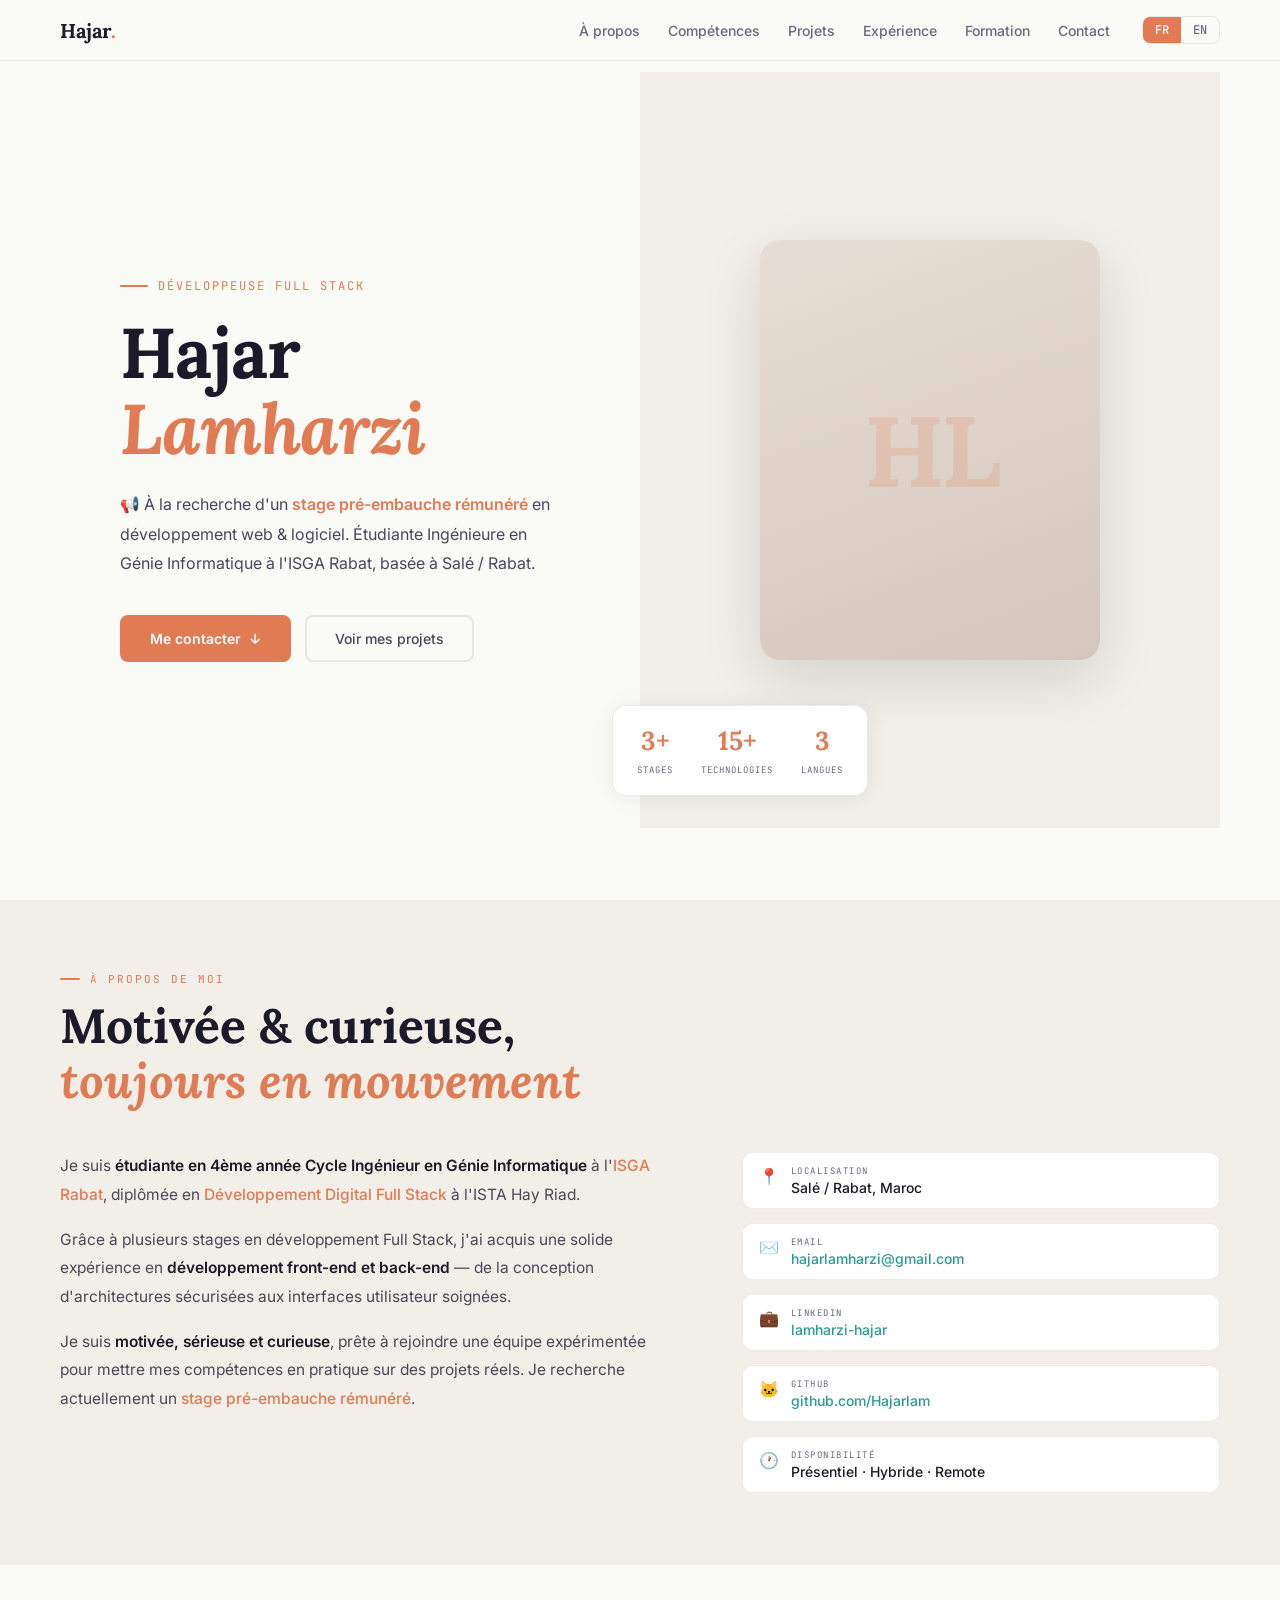
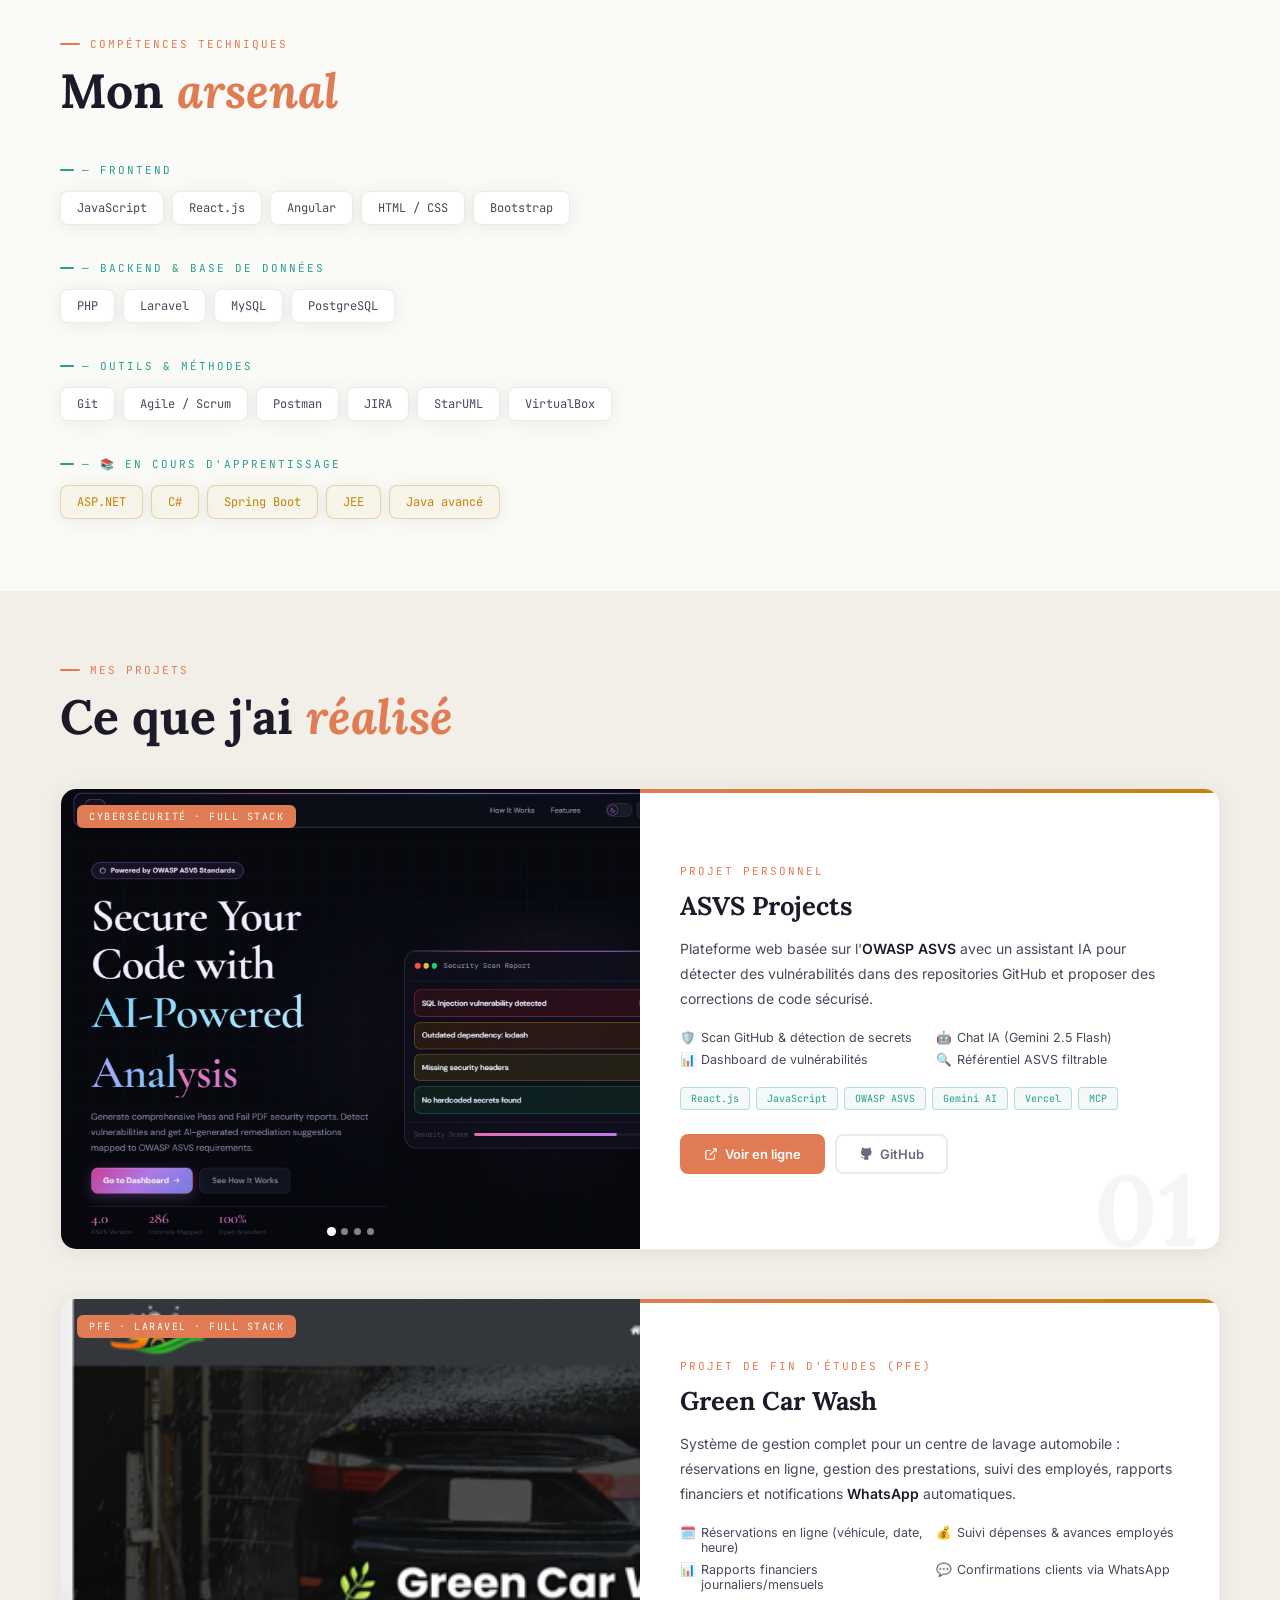
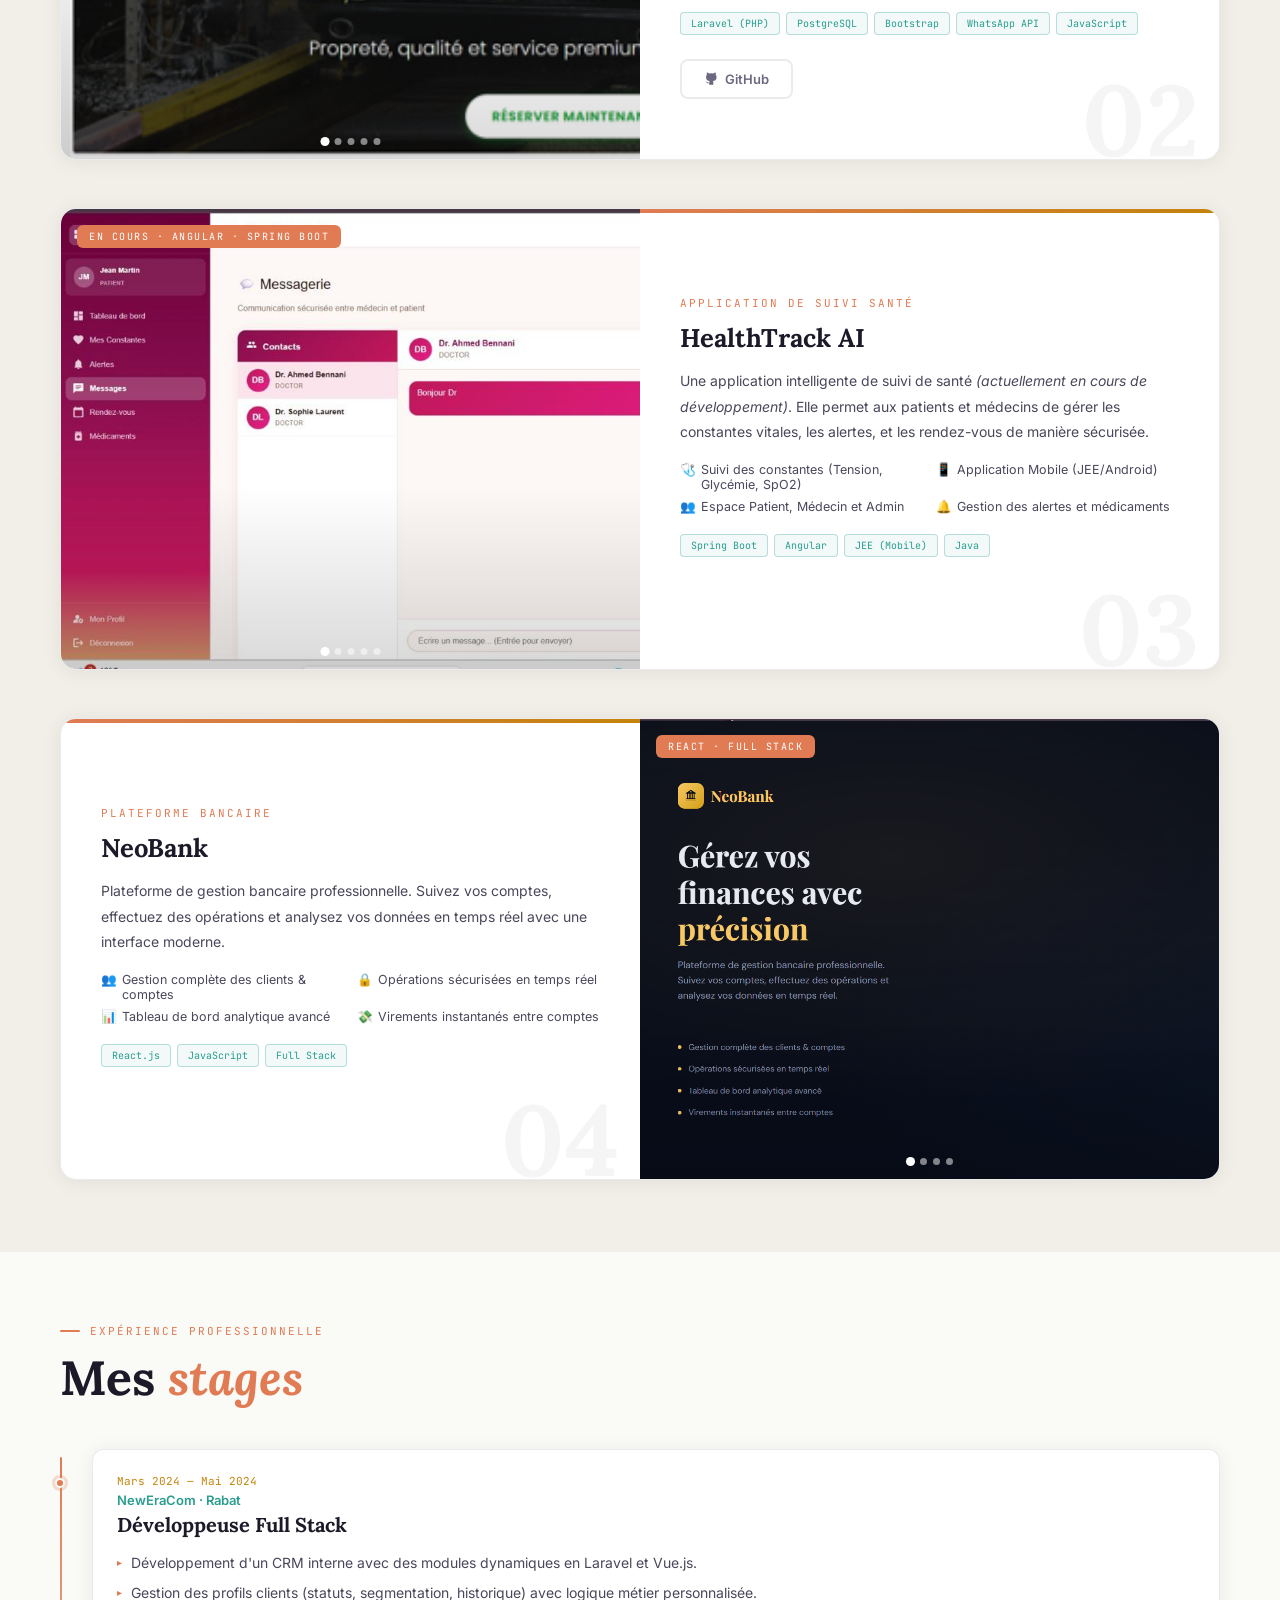
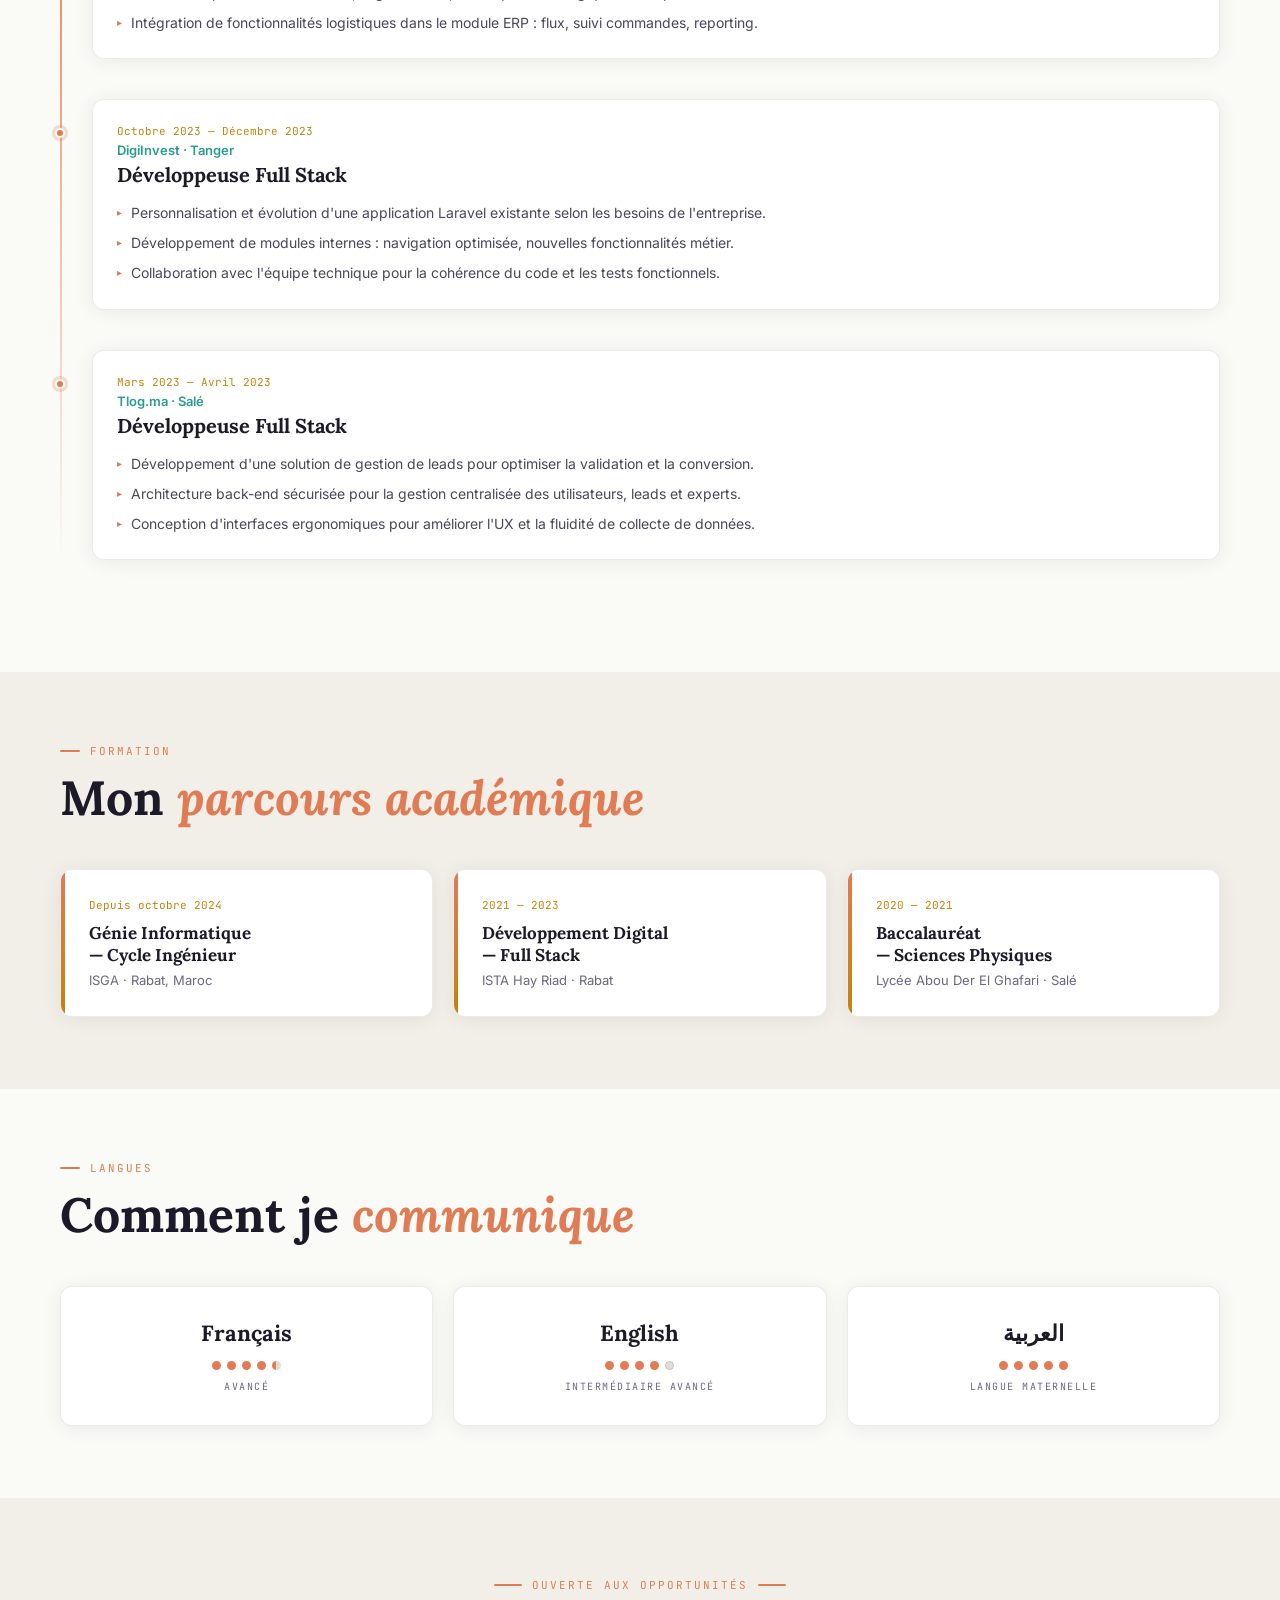
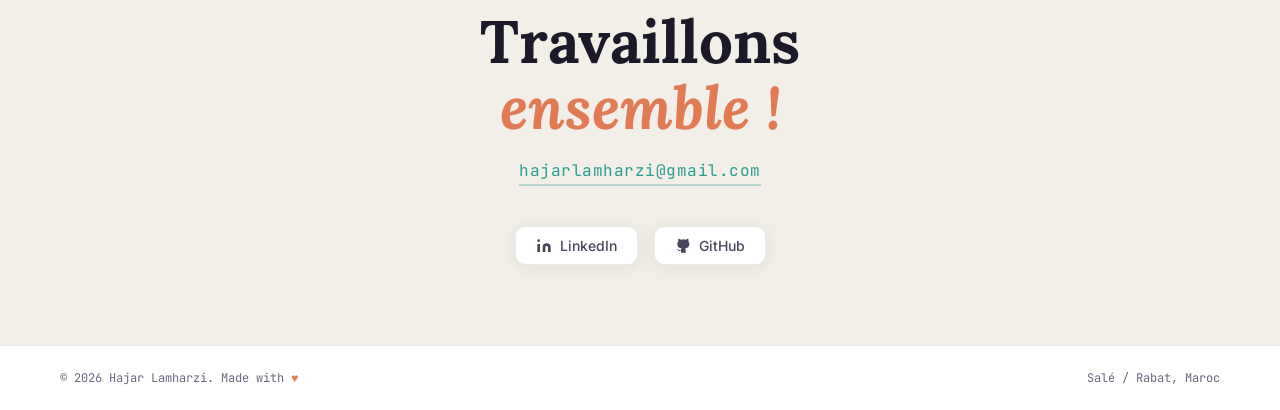
==== index.html @ 540f0eac "update project" ====
<!DOCTYPE html>
<html lang="fr" data-lang="fr">

<head>
  <meta charset="UTF-8">
  <meta name="viewport" content="width=device-width, initial-scale=1.0">
  <title>Hajar Lamharzi — Développeuse Full Stack</title>
  <meta name="description"
    content="Portfolio de Hajar Lamharzi, étudiante ingénieure en génie informatique à l'ISGA Rabat, à la recherche d'un stage pré-embauche en développement Full Stack.">
  <link
    href="https://fonts.googleapis.com/css2?family=Lora:ital,wght@0,400;0,600;0,700;1,400;1,600&family=Inter:wght@300;400;500;600&family=JetBrains+Mono:wght@300;400;500&display=swap"
    rel="stylesheet">
  <link rel="stylesheet" href="style.css">
</head>

<body>

  <!-- Nav -->
  <nav>
    <div class="nav-logo">Hajar<span>.</span></div>
    <div class="nav-right">
      <ul class="nav-links">
        <li><a href="#about" data-fr="À propos" data-en="About">À propos</a></li>
        <li><a href="#skills" data-fr="Compétences" data-en="Skills">Compétences</a></li>
        <li><a href="#projects" data-fr="Projets" data-en="Projects">Projets</a></li>
        <li><a href="#experience" data-fr="Expérience" data-en="Experience">Expérience</a></li>
        <li><a href="#education" data-fr="Formation" data-en="Education">Formation</a></li>
        <li><a href="#contact" data-fr="Contact" data-en="Contact">Contact</a></li>
      </ul>
      <div class="lang-toggle">
        <button id="btn-fr" class="active" onclick="setLang('fr')">FR</button>
        <button id="btn-en" onclick="setLang('en')">EN</button>
      </div>
    </div>
  </nav>

  <!-- Hero -->
  <section class="hero" id="home">
    <div class="hero-left">
      <div class="hero-tag" data-fr="Développeuse Full Stack" data-en="Full Stack Developer">Développeuse Full Stack
      </div>
      <h1 class="hero-name">
        <span class="first">Hajar</span>
        <span class="last">Lamharzi</span>
      </h1>
      <p class="hero-desc">
        <span
          data-fr="📢 À la recherche d'un <strong>stage pré-embauche rémunéré</strong> en développement web & logiciel. Étudiante Ingénieure en Génie Informatique à l'ISGA Rabat, basée à Salé / Rabat."
          data-en="📢 Looking for a <strong>paid pre-hire internship</strong> in web & software development. Computer Engineering student at ISGA Rabat, based in Salé / Rabat.">
          📢 À la recherche d'un <strong>stage pré-embauche rémunéré</strong> en développement web & logiciel. Étudiante
          Ingénieure en Génie Informatique à l'ISGA Rabat, basée à Salé / Rabat.
        </span>
      </p>
      <div class="hero-cta">
        <a href="#contact" class="btn-primary">
          <span data-fr="Me contacter" data-en="Contact me">Me contacter</span>
          <span class="scroll-arrow">↓</span>
        </a>
        <a href="#projects" class="btn-outline">
          <span data-fr="Voir mes projets" data-en="See my projects">Voir mes projets</span>
        </a>
      </div>
    </div>

    <div class="hero-right">
      <div class="hero-photo-frame">
        <div class="hero-photo-inner">
          <div class="hero-photo-initials">HL</div>
        </div>
      </div>
      <div class="hero-stats">
        <div class="stat-item">
          <span class="stat-num">3+</span>
          <span class="stat-label" data-fr="Stages" data-en="Internships">Stages</span>
        </div>
        <div class="stat-item">
          <span class="stat-num">15+</span>
          <span class="stat-label" data-fr="Technologies" data-en="Technologies">Technologies</span>
        </div>
        <div class="stat-item">
          <span class="stat-num">3</span>
          <span class="stat-label" data-fr="Langues" data-en="Languages">Langues</span>
        </div>
      </div>
    </div>
  </section>

  <!-- About -->
  <section id="about">
    <div class="section-label" data-fr="À propos de moi" data-en="About me">À propos de moi</div>
    <h2 class="section-title">
      <span data-fr="Motivée & curieuse," data-en="Motivated & curious,">Motivée & curieuse,</span><br>
      <em data-fr="toujours en mouvement" data-en="always moving forward">toujours en mouvement</em>
    </h2>
    <div class="about-grid">
      <div class="about-text">
        <p data-fr="Je suis <strong>étudiante en 4ème année Cycle Ingénieur en Génie Informatique</strong> à l'<em>ISGA Rabat</em>, diplômée en <em>Développement Digital Full Stack</em> à l'ISTA Hay Riad."
          data-en="I am a <strong>4th-year Computer Engineering student</strong> at <em>ISGA Rabat</em>, and a graduate in <em>Full Stack Digital Development</em> from ISTA Hay Riad.">
          Je suis <strong>étudiante en 4ème année Cycle Ingénieur en Génie Informatique</strong> à l'<em>ISGA
            Rabat</em>, diplômée en <em>Développement Digital Full Stack</em> à l'ISTA Hay Riad.
        </p>
        <p data-fr="Grâce à plusieurs stages en développement Full Stack, j'ai acquis une solide expérience en <strong>développement front-end et back-end</strong> — de la conception d'architectures sécurisées aux interfaces utilisateur soignées."
          data-en="Through several Full Stack internships, I have gained solid experience in <strong>front-end and back-end development</strong> — from secure backend architectures to polished user interfaces.">
          Grâce à plusieurs stages en développement Full Stack, j'ai acquis une solide expérience en
          <strong>développement front-end et back-end</strong> — de la conception d'architectures sécurisées aux
          interfaces utilisateur soignées.
        </p>
        <p data-fr="Je suis <strong>motivée, sérieuse et curieuse</strong>, prête à rejoindre une équipe expérimentée pour mettre mes compétences en pratique sur des projets réels. Je recherche actuellement un <em>stage pré-embauche rémunéré</em>."
          data-en="I am <strong>motivated, serious and curious</strong>, ready to join an experienced team and put my skills into practice on real projects. I am currently looking for a <em>paid pre-hire internship</em>.">
          Je suis <strong>motivée, sérieuse et curieuse</strong>, prête à rejoindre une équipe expérimentée pour mettre
          mes compétences en pratique sur des projets réels. Je recherche actuellement un <em>stage pré-embauche
            rémunéré</em>.
        </p>
      </div>
      <div class="about-details">
        <div class="detail-item">
          <span class="detail-icon">📍</span>
          <div class="detail-content">
            <div class="detail-label" data-fr="Localisation" data-en="Location">Localisation</div>
            <div class="detail-value">Salé / Rabat, Maroc</div>
          </div>
        </div>
        <div class="detail-item">
          <span class="detail-icon">✉️</span>
          <div class="detail-content">
            <div class="detail-label">Email</div>
            <div class="detail-value"><a href="mailto:hajarlamharzi@gmail.com">hajarlamharzi@gmail.com</a></div>
          </div>
        </div>
        <div class="detail-item">
          <span class="detail-icon">💼</span>
          <div class="detail-content">
            <div class="detail-label">LinkedIn</div>
            <div class="detail-value"><a href="https://linkedin.com/in/lamharzi-hajar-731147205/"
                target="_blank">lamharzi-hajar</a></div>
          </div>
        </div>
        <div class="detail-item">
          <span class="detail-icon">🐱</span>
          <div class="detail-content">
            <div class="detail-label">GitHub</div>
            <div class="detail-value"><a href="https://github.com/Hajarlam" target="_blank">github.com/Hajarlam</a>
            </div>
          </div>
        </div>
        <div class="detail-item">
          <span class="detail-icon">🕐</span>
          <div class="detail-content">
            <div class="detail-label" data-fr="Disponibilité" data-en="Availability">Disponibilité</div>
            <div class="detail-value" data-fr="Présentiel · Hybride · Remote" data-en="On-site · Hybrid · Remote">
              Présentiel · Hybride · Remote</div>
          </div>
        </div>
      </div>
    </div>
  </section>

  <!-- Skills -->
  <section id="skills">
    <div class="section-label" data-fr="Compétences techniques" data-en="Technical skills">Compétences techniques</div>
    <h2 class="section-title">
      <span data-fr="Mon" data-en="My">Mon</span> <em data-fr="arsenal" data-en="toolkit">arsenal</em>
    </h2>
    <div class="skills-categories">
      <div>
        <div class="skill-cat-title" data-fr="— Frontend" data-en="— Frontend">— Frontend</div>
        <div class="skills-grid">
          <div class="skill-chip">JavaScript</div>
          <div class="skill-chip">React.js</div>
          <div class="skill-chip">Angular</div>
          <div class="skill-chip">HTML / CSS</div>
          <div class="skill-chip">Bootstrap</div>
        </div>
      </div>
      <div>
        <div class="skill-cat-title" data-fr="— Backend & Base de données" data-en="— Backend & Databases">— Backend &
          Base de données</div>
        <div class="skills-grid">
          <div class="skill-chip">PHP</div>
          <div class="skill-chip">Laravel</div>
          <div class="skill-chip">MySQL</div>
          <div class="skill-chip">PostgreSQL</div>


        </div>
      </div>
      <div>
        <div class="skill-cat-title" data-fr="— Outils & Méthodes" data-en="— Tools & Methods">— Outils & Méthodes</div>
        <div class="skills-grid">
          <div class="skill-chip">Git</div>
          <div class="skill-chip">Agile / Scrum</div>
          <div class="skill-chip">Postman</div>
          <div class="skill-chip">JIRA</div>
          <div class="skill-chip">StarUML</div>
          <div class="skill-chip">VirtualBox</div>
        </div>
      </div>
      <div>
        <div class="skill-cat-title" data-fr="— 📚 En cours d'apprentissage" data-en="— 📚 Currently learning">— 📚 En
          cours d'apprentissage</div>
        <div class="skills-grid">
          <div class="skill-chip skill-learning">ASP.NET</div>
          <div class="skill-chip skill-learning">C#</div>
          <div class="skill-chip skill-learning">Spring Boot</div>
          <div class="skill-chip skill-learning">JEE</div>
          <div class="skill-chip skill-learning">Java avancé</div>
        </div>
      </div>
    </div>
  </section>

  <!-- Projects -->
  <section id="projects">
    <div class="section-label" data-fr="Mes projets" data-en="My projects">Mes projets</div>
    <h2 class="section-title">
      <span data-fr="Ce que j'ai" data-en="What I've">Ce que j'ai</span> <em data-fr="réalisé"
        data-en="built">réalisé</em>
    </h2>
    <div class="projects-grid">

      <!-- Project 1: ASVS -->
      <div class="project-card">
        <!-- Slider -->
        <div class="project-img-wrap">
          <div class="project-slider" id="asvs-slider">
            <div class="slide active"><img src="asvs1.png" alt="ASVS — Page d'accueil" loading="lazy"></div>
            <div class="slide"><img src="asvs2.png" alt="ASVS — Connexion" loading="lazy"></div>
            <div class="slide"><img src="asvs3.png" alt="ASVS — Chat IA Sécurité" loading="lazy"></div>
            <div class="slide"><img src="asvs4.png" alt="ASVS — Référentiel" loading="lazy"></div>
          </div>
          <div class="project-img-overlay"></div>
          <div class="project-badge" data-fr="Cybersécurité · Full Stack" data-en="OWASP· Angular">
            Cybersécurité · Full Stack</div>
          <div class="slider-dots">
            <button class="slider-dot active" data-slide="0" aria-label="1"></button>
            <button class="slider-dot" data-slide="1" aria-label="2"></button>
            <button class="slider-dot" data-slide="2" aria-label="3"></button>
            <button class="slider-dot" data-slide="3" aria-label="4"></button>
          </div>
        </div>

        <!-- Info -->
        <div class="project-info">
          <div class="project-num-bg">01</div>
          <div class="project-category" data-fr="Projet personnel" data-en="Personal project">Projet personnel</div>
          <h3 class="project-title">ASVS Projects</h3>
          <p class="project-desc">
            <span
              data-fr="Plateforme web basée sur l'<strong>OWASP ASVS</strong> avec un assistant IA pour détecter des vulnérabilités dans des repositories GitHub et proposer des corrections de code sécurisé."
              data-en="Web platform based on <strong>OWASP ASVS</strong> with an AI assistant to detect vulnerabilities in GitHub repositories and suggest secure code fixes.">
              Plateforme web basée sur l'<strong>OWASP ASVS</strong> avec un assistant IA pour détecter des
              vulnérabilités dans des repositories GitHub et proposer des corrections de code sécurisé.
            </span>
          </p>
          <ul class="project-features">
            <li><span class="feat-icon">🛡️</span><span data-fr="Scan GitHub & détection de secrets"
                data-en="GitHub scan & secret detection">Scan GitHub & détection de secrets</span></li>
            <li><span class="feat-icon">🤖</span><span data-fr="Chat IA (Gemini 2.5 Flash)"
                data-en="AI Chat (Gemini 2.5 Flash)">Chat IA (Gemini 2.5 Flash)</span></li>
            <li><span class="feat-icon">📊</span><span data-fr="Dashboard de vulnérabilités"
                data-en="Vulnerability dashboard">Dashboard de vulnérabilités</span></li>
            <li><span class="feat-icon">🔍</span><span data-fr="Référentiel ASVS filtrable"
                data-en="Filterable ASVS reference">Référentiel ASVS filtrable</span></li>
          </ul>
          <div class="project-tech">
            <span class="tech-tag">React.js</span>
            <span class="tech-tag">JavaScript</span>
            <span class="tech-tag">OWASP ASVS</span>
            <span class="tech-tag">Gemini AI</span>
            <span class="tech-tag">Vercel</span>
            <span class="tech-tag">MCP</span>
          </div>
          <div class="project-actions">
            <a href="https://asvs-projets.vercel.app" target="_blank" class="project-link-btn live">
              <svg viewBox="0 0 24 24" fill="none" stroke="currentColor" stroke-width="2" width="14" height="14">
                <path d="M18 13v6a2 2 0 0 1-2 2H5a2 2 0 0 1-2-2V8a2 2 0 0 1 2-2h6" />
                <polyline points="15 3 21 3 21 9" />
                <line x1="10" y1="14" x2="21" y2="3" />
              </svg>
              <span data-fr="Voir en ligne" data-en="View live">Voir en ligne</span>
            </a>
            <a href="https://github.com/Hajarlam/ASVS_Projets" target="_blank" class="project-link-btn gh">
              <svg viewBox="0 0 24 24" fill="currentColor" width="14" height="14">
                <path
                  d="M9 19c-5 1.5-5-2.5-7-3m14 6v-3.87a3.37 3.37 0 0 0-.94-2.61c3.14-.35 6.44-1.54 6.44-7A5.44 5.44 0 0 0 20 4.77 5.07 5.07 0 0 0 19.91 1S18.73.65 16 2.48a13.38 13.38 0 0 0-7 0C6.27.65 5.09 1 5.09 1A5.07 5.07 0 0 0 5 4.77a5.44 5.44 0 0 0-1.5 3.78c0 5.42 3.3 6.61 6.44 7A3.37 3.37 0 0 0 9 18.13V22" />
              </svg>
              GitHub
            </a>
          </div>
        </div>
      </div>

      <!-- Project 2: Green Car Wash -->
      <div class="project-card">

        <!-- Slider -->
        <div class="project-img-wrap" style="order: 1">
          <div class="project-slider" id="carwash-slider">
            <div class="slide active"><img src="carwash1.png" alt="Green Car Wash — Accueil" loading="lazy"></div>
            <div class="slide"><img src="carwash2.png" alt="Green Car Wash — Réserver" loading="lazy"></div>
            <div class="slide"><img src="carwash3.png" alt="Green Car Wash — Dashboard" loading="lazy"></div>
            <div class="slide"><img src="carwash4.png" alt="Green Car Wash — Statistiques" loading="lazy"></div>
            <div class="slide"><img src="carwash5.png" alt="Green Car Wash — Prestations" loading="lazy"></div>
          </div>
          <div class="project-img-overlay"></div>
          <div class="project-badge" data-fr="PFE · Laravel · Full Stack"
            data-en="Final Project · Laravel · Full Stack">PFE · Laravel · Full Stack</div>
          <div class="slider-dots" id="carwash-dots">
            <button class="slider-dot active" data-slide="0" aria-label="1"></button>
            <button class="slider-dot" data-slide="1" aria-label="2"></button>
            <button class="slider-dot" data-slide="2" aria-label="3"></button>
            <button class="slider-dot" data-slide="3" aria-label="4"></button>
            <button class="slider-dot" data-slide="4" aria-label="5"></button>
          </div>
        </div>

        <!-- Info -->
        <div class="project-info" style="order: 2">
          <div class="project-num-bg">02</div>
          <div class="project-category" data-fr="Projet de fin d'études (PFE)" data-en="Final Year Project (PFE)">Projet
            de fin d'études (PFE)</div>
          <h3 class="project-title">Green Car Wash</h3>
          <p class="project-desc">
            <span
              data-fr="Système de gestion complet pour un centre de lavage automobile : réservations en ligne, gestion des prestations, suivi des employés, rapports financiers et notifications <strong>WhatsApp</strong> automatiques."
              data-en="Complete management system for a car wash center: online booking, service tracking, employee management, financial reports and automatic <strong>WhatsApp</strong> notifications.">
              Système de gestion complet pour un centre de lavage automobile : réservations en ligne, gestion des
              prestations, suivi des employés, rapports financiers et notifications <strong>WhatsApp</strong>
              automatiques.
            </span>
          </p>
          <ul class="project-features">
            <li><span class="feat-icon">🗓️</span><span data-fr="Réservations en ligne (véhicule, date, heure)"
                data-en="Online booking (vehicle, date, time)">Réservations en ligne (véhicule, date, heure)</span></li>
            <li><span class="feat-icon">💰</span><span data-fr="Suivi dépenses &amp; avances employés"
                data-en="Expenses &amp; employee advance tracking">Suivi dépenses &amp; avances employés</span></li>
            <li><span class="feat-icon">📊</span><span data-fr="Rapports financiers journaliers/mensuels"
                data-en="Daily/monthly financial reports">Rapports financiers journaliers/mensuels</span></li>
            <li><span class="feat-icon">💬</span><span data-fr="Confirmations clients via WhatsApp"
                data-en="Client confirmations via WhatsApp">Confirmations clients via WhatsApp</span></li>
          </ul>
          <div class="project-tech">
            <span class="tech-tag">Laravel (PHP)</span>
            <span class="tech-tag">PostgreSQL</span>
            <span class="tech-tag">Bootstrap</span>
            <span class="tech-tag">WhatsApp API</span>
            <span class="tech-tag">JavaScript</span>
          </div>
          <div class="project-actions">
            <!-- (If you have a live link later, you can add it here) -->
            <a href="https://github.com/Hajarlam/LavagePFA" target="_blank" class="project-link-btn gh">
              <svg viewBox="0 0 24 24" fill="currentColor" width="14" height="14">
                <path
                  d="M9 19c-5 1.5-5-2.5-7-3m14 6v-3.87a3.37 3.37 0 0 0-.94-2.61c3.14-.35 6.44-1.54 6.44-7A5.44 5.44 0 0 0 20 4.77 5.07 5.07 0 0 0 19.91 1S18.73.65 16 2.48a13.38 13.38 0 0 0-7 0C6.27.65 5.09 1 5.09 1A5.07 5.07 0 0 0 5 4.77a5.44 5.44 0 0 0-1.5 3.78c0 5.42 3.3 6.61 6.44 7A3.37 3.37 0 0 0 9 18.13V22" />
              </svg>
              GitHub
            </a>
          </div>
        </div>

      </div>

      <!-- Project 3: HealthTrack AI -->
      <div class="project-card">

        <!-- Slider -->
        <div class="project-img-wrap">
          <div class="project-slider" id="health-slider">
            <div class="slide active"><img src="healthtrack1.jpg" alt="HealthTrack AI — Connexion" loading="lazy"></div>
            <div class="slide"><img src="healthtrack2.jpg" alt="HealthTrack AI — Mesure" loading="lazy"></div>
            <div class="slide"><img src="healthtrack3.jpg" alt="HealthTrack AI — Mesure" loading="lazy"></div>
            <div class="slide"><img src="healthtrack4.jpg" alt="HealthTrack AI — Mesure" loading="lazy"></div>
            <div class="slide"><img src="healthtrack5.jpg" alt="HealthTrack AI — Mesure" loading="lazy"></div>
          </div>
          <div class="project-img-overlay"></div>
          <div class="project-badge" data-fr="En cours · Angular · Spring Boot"
            data-en="In Progress · Angular · Spring Boot">En cours · Angular · Spring Boot</div>
          <div class="slider-dots" id="health-dots">
            <button class="slider-dot active" data-slide="0" aria-label="1"></button>
            <button class="slider-dot" data-slide="1" aria-label="2"></button>
            <button class="slider-dot" data-slide="2" aria-label="3"></button>
            <button class="slider-dot" data-slide="3" aria-label="4"></button>
            <button class="slider-dot" data-slide="4" aria-label="5"></button>
          </div>
        </div>

        <!-- Info -->
        <div class="project-info">
          <div class="project-num-bg">03</div>
          <div class="project-category" data-fr="Application de suivi santé" data-en="Health Tracking Application">
            Application de suivi santé</div>
          <h3 class="project-title">HealthTrack AI</h3>
          <p class="project-desc">
            <span
              data-fr="Une application intelligente de suivi de santé <em>(actuellement en cours de développement)</em>. Elle permet aux patients et médecins de gérer les constantes vitales, les alertes, et les rendez-vous de manière sécurisée."
              data-en="An intelligent health tracking application <em>(currently in development)</em>. It allows patients and doctors to manage vital signs, alerts, and appointments securely.">
              Une application intelligente de suivi de santé <em>(actuellement en cours de développement)</em>. Elle
              permet aux patients et médecins de gérer les constantes vitales, les alertes, et les rendez-vous de
              manière sécurisée.
            </span>
          </p>
          <ul class="project-features">
            <li><span class="feat-icon">🩺</span><span data-fr="Suivi des constantes (Tension, Glycémie, SpO2)"
                data-en="Vitals tracking (Blood pressure, Blood sugar, SpO2)">Suivi des constantes (Tension, Glycémie,
                SpO2)</span></li>
            <li><span class="feat-icon">📱</span><span data-fr="Application Mobile (JEE/Android)"
                data-en="Mobile App (JEE/Android)">Application Mobile (JEE/Android)</span></li>
            <li><span class="feat-icon">👥</span><span data-fr="Espace Patient, Médecin et Admin"
                data-en="Patient, Doctor, and Admin Portals">Espace Patient, Médecin et Admin</span></li>
            <li><span class="feat-icon">🔔</span><span data-fr="Gestion des alertes et médicaments"
                data-en="Alerts and medications management">Gestion des alertes et médicaments</span></li>
          </ul>
          <div class="project-tech">
            <span class="tech-tag">Spring Boot</span>
            <span class="tech-tag">Angular</span>
            <span class="tech-tag">JEE (Mobile)</span>
            <span class="tech-tag">Java</span>
          </div>
          <!-- <div class="project-actions">
            <a href="https://github.com/Hajarlam" target="_blank" class="project-link-btn gh">
              <svg viewBox="0 0 24 24" fill="currentColor" width="14" height="14"><path d="M9 19c-5 1.5-5-2.5-7-3m14 6v-3.87a3.37 3.37 0 0 0-.94-2.61c3.14-.35 6.44-1.54 6.44-7A5.44 5.44 0 0 0 20 4.77 5.07 5.07 0 0 0 19.91 1S18.73.65 16 2.48a13.38 13.38 0 0 0-7 0C6.27.65 5.09 1 5.09 1A5.07 5.07 0 0 0 5 4.77a5.44 5.44 0 0 0-1.5 3.78c0 5.42 3.3 6.61 6.44 7A3.37 3.37 0 0 0 9 18.13V22"/></svg>
              GitHub
            </a>
          </div> -->
        </div>

      </div>

      <!-- Project 4: NeoBank -->
      <div class="project-card">

        <!-- Slider -->
        <div class="project-img-wrap" style="order: 2">
          <div class="project-slider" id="neobank-slider">
            <div class="slide active"><img src="neobank1.png" alt="NeoBank — Connexion" loading="lazy"></div>
            <div class="slide"><img src="neobank2.png" alt="NeoBank — Dashboard" loading="lazy"></div>
            <div class="slide"><img src="neobank3.png" alt="NeoBank — Comptes" loading="lazy"></div>
            <div class="slide"><img src="neobank4.png" alt="NeoBank — Détails du compte" loading="lazy"></div>
            <div class="slide"><img src="neobank5.png" alt="NeoBank — Téléchargement du pdf" loading="lazy"></div>
            <div class="slide"><img src="neobank6.png" alt="NeoBank — Imprimer reçu" loading="lazy"></div>
          </div>
          <div class="project-img-overlay"></div>
          <div class="project-badge" data-fr="React · Full Stack" data-en="React · Full Stack">React · Full Stack</div>
          <div class="slider-dots" id="neobank-dots">
            <button class="slider-dot active" data-slide="0" aria-label="1"></button>
            <button class="slider-dot" data-slide="1" aria-label="2"></button>
            <button class="slider-dot" data-slide="2" aria-label="3"></button>
            <button class="slider-dot" data-slide="3" aria-label="4"></button>
          </div>
        </div>

        <!-- Info -->
        <div class="project-info" style="order: 1">
          <div class="project-num-bg">04</div>
          <div class="project-category" data-fr="Plateforme Bancaire" data-en="Banking Platform">Plateforme Bancaire
          </div>
          <h3 class="project-title">NeoBank</h3>
          <p class="project-desc">
            <span
              data-fr="Plateforme de gestion bancaire professionnelle. Suivez vos comptes, effectuez des opérations et analysez vos données en temps réel avec une interface moderne."
              data-en="Professional banking management platform. Track your accounts, perform transactions and analyze your data in real time with a modern interface.">
              Plateforme de gestion bancaire professionnelle. Suivez vos comptes, effectuez des opérations et analysez
              vos données en temps réel avec une interface moderne.
            </span>
          </p>
          <ul class="project-features">
            <li><span class="feat-icon">👥</span><span data-fr="Gestion complète des clients & comptes"
                data-en="Comprehensive client & account management">Gestion complète des clients & comptes</span></li>
            <li><span class="feat-icon">🔒</span><span data-fr="Opérations sécurisées en temps réel"
                data-en="Secure real-time transactions">Opérations sécurisées en temps réel</span></li>
            <li><span class="feat-icon">📊</span><span data-fr="Tableau de bord analytique avancé"
                data-en="Advanced analytics dashboard">Tableau de bord analytique avancé</span></li>
            <li><span class="feat-icon">💸</span><span data-fr="Virements instantanés entre comptes"
                data-en="Instant transfers between accounts">Virements instantanés entre comptes</span></li>
          </ul>
          <div class="project-tech">
            <span class="tech-tag">React.js</span>
            <span class="tech-tag">JavaScript</span>
            <span class="tech-tag">Full Stack</span>
          </div>
          <!-- <div class="project-actions">
            <a href="https://github.com/Hajarlam" target="_blank" class="project-link-btn gh">
              <svg viewBox="0 0 24 24" fill="currentColor" width="14" height="14">
                <path
                  d="M9 19c-5 1.5-5-2.5-7-3m14 6v-3.87a3.37 3.37 0 0 0-.94-2.61c3.14-.35 6.44-1.54 6.44-7A5.44 5.44 0 0 0 20 4.77 5.07 5.07 0 0 0 19.91 1S18.73.65 16 2.48a13.38 13.38 0 0 0-7 0C6.27.65 5.09 1 5.09 1A5.07 5.07 0 0 0 5 4.77a5.44 5.44 0 0 0-1.5 3.78c0 5.42 3.3 6.61 6.44 7A3.37 3.37 0 0 0 9 18.13V22" />
              </svg>
              GitHub
            </a>
          </div> -->
        </div>

      </div>

    </div>
  </section>

  <!-- Experience -->
  <section id="experience">
    <div class="section-label" data-fr="Expérience professionnelle" data-en="Work experience">Expérience professionnelle
    </div>
    <h2 class="section-title">
      <span data-fr="Mes" data-en="My">Mes</span> <em data-fr="stages" data-en="internships">stages</em>
    </h2>
    <div class="timeline">
      <div class="timeline-item">
        <div class="timeline-dot"></div>
        <div class="timeline-period">Mars 2024 — Mai 2024</div>
        <div class="timeline-company">NewEraCom · Rabat</div>
        <div class="timeline-role" data-fr="Développeuse Full Stack" data-en="Full Stack Developer">Développeuse Full
          Stack</div>
        <ul class="timeline-desc">
          <li data-fr="Développement d'un CRM interne avec des modules dynamiques en Laravel et Vue.js."
            data-en="Developed an internal CRM with dynamic modules using Laravel and Vue.js.">
            Développement d'un CRM interne avec des modules dynamiques en Laravel et Vue.js.
          </li>
          <li
            data-fr="Gestion des profils clients (statuts, segmentation, historique) avec logique métier personnalisée."
            data-en="Managed client profiles (statuses, segmentation, history) with custom business logic.">
            Gestion des profils clients (statuts, segmentation, historique) avec logique métier personnalisée.
          </li>
          <li
            data-fr="Intégration de fonctionnalités logistiques dans le module ERP : flux, suivi commandes, reporting."
            data-en="Integrated logistics features into the ERP module: flow management, order tracking, reporting.">
            Intégration de fonctionnalités logistiques dans le module ERP : flux, suivi commandes, reporting.
          </li>
        </ul>
      </div>
      <div class="timeline-item">
        <div class="timeline-dot"></div>
        <div class="timeline-period">Octobre 2023 — Décembre 2023</div>
        <div class="timeline-company">DigiInvest · Tanger</div>
        <div class="timeline-role" data-fr="Développeuse Full Stack" data-en="Full Stack Developer">Développeuse Full
          Stack</div>
        <ul class="timeline-desc">
          <li
            data-fr="Personnalisation et évolution d'une application Laravel existante selon les besoins de l'entreprise."
            data-en="Customized and evolved an existing Laravel application to meet business requirements.">
            Personnalisation et évolution d'une application Laravel existante selon les besoins de l'entreprise.
          </li>
          <li data-fr="Développement de modules internes : navigation optimisée, nouvelles fonctionnalités métier."
            data-en="Developed internal modules: optimized navigation, new business features.">
            Développement de modules internes : navigation optimisée, nouvelles fonctionnalités métier.
          </li>
          <li data-fr="Collaboration avec l'équipe technique pour la cohérence du code et les tests fonctionnels."
            data-en="Collaborated with the technical team for code consistency and functional testing.">
            Collaboration avec l'équipe technique pour la cohérence du code et les tests fonctionnels.
          </li>
        </ul>
      </div>
      <div class="timeline-item">
        <div class="timeline-dot"></div>
        <div class="timeline-period">Mars 2023 — Avril 2023</div>
        <div class="timeline-company">Tlog.ma · Salé</div>
        <div class="timeline-role" data-fr="Développeuse Full Stack" data-en="Full Stack Developer">Développeuse Full
          Stack</div>
        <ul class="timeline-desc">
          <li data-fr="Développement d'une solution de gestion de leads pour optimiser la validation et la conversion."
            data-en="Developed a lead management solution to optimize validation and conversion processes.">
            Développement d'une solution de gestion de leads pour optimiser la validation et la conversion.
          </li>
          <li data-fr="Architecture back-end sécurisée pour la gestion centralisée des utilisateurs, leads et experts."
            data-en="Built a secure back-end architecture for centralized management of users, leads and experts.">
            Architecture back-end sécurisée pour la gestion centralisée des utilisateurs, leads et experts.
          </li>
          <li data-fr="Conception d'interfaces ergonomiques pour améliorer l'UX et la fluidité de collecte de données."
            data-en="Designed ergonomic interfaces to improve UX and data collection fluidity.">
            Conception d'interfaces ergonomiques pour améliorer l'UX et la fluidité de collecte de données.
          </li>
        </ul>
      </div>
    </div>
  </section>

  <!-- Education -->
  <section id="education">
    <div class="section-label" data-fr="Formation" data-en="Education">Formation</div>
    <h2 class="section-title">
      <span data-fr="Mon" data-en="My">Mon</span> <em data-fr="parcours académique" data-en="academic journey">parcours
        académique</em>
    </h2>
    <div class="edu-grid">
      <div class="edu-card">
        <div class="edu-year" data-fr="Depuis octobre 2024" data-en="Since October 2024">Depuis octobre 2024</div>
        <div class="edu-degree" data-fr="Génie Informatique — Cycle Ingénieur"
          data-en="Computer Engineering — Engineering Cycle">Génie Informatique<br>— Cycle Ingénieur</div>
        <div class="edu-school">ISGA · Rabat, Maroc</div>
      </div>
      <div class="edu-card">
        <div class="edu-year">2021 — 2023</div>
        <div class="edu-degree" data-fr="Développement Digital — Full Stack" data-en="Digital Development — Full Stack">
          Développement Digital<br>— Full Stack</div>
        <div class="edu-school">ISTA Hay Riad · Rabat</div>
      </div>
      <div class="edu-card">
        <div class="edu-year">2020 — 2021</div>
        <div class="edu-degree" data-fr="Baccalauréat — Sciences Physiques" data-en="Baccalaureate — Physical Sciences">
          Baccalauréat<br>— Sciences Physiques</div>
        <div class="edu-school" data-fr="Lycée Abou Der El Ghafari · Salé" data-en="Lycée Abou Der El Ghafari · Salé">
          Lycée Abou Der El Ghafari · Salé</div>
      </div>
    </div>
  </section>

  <!-- Languages -->
  <section id="languages">
    <div class="section-label" data-fr="Langues" data-en="Languages">Langues</div>
    <h2 class="section-title">
      <span data-fr="Comment je" data-en="How I">Comment je</span> <em data-fr="communique"
        data-en="communicate">communique</em>
    </h2>
    <div class="lang-grid">
      <div class="lang-card">
        <div class="lang-name">Français</div>
        <div class="lang-dots">
          <div class="lang-dot filled"></div>
          <div class="lang-dot filled"></div>
          <div class="lang-dot filled"></div>
          <div class="lang-dot filled"></div>
          <div class="lang-dot half"></div>
        </div>
        <div class="lang-level" data-fr="Avancé" data-en="Advanced">Avancé</div>
      </div>
      <div class="lang-card">
        <div class="lang-name">English</div>
        <div class="lang-dots">
          <div class="lang-dot filled"></div>
          <div class="lang-dot filled"></div>
          <div class="lang-dot filled"></div>
          <div class="lang-dot filled"></div>
          <div class="lang-dot empty"></div>
        </div>
        <div class="lang-level" data-fr="Intermédiaire avancé" data-en="Proficient">Intermédiaire avancé</div>
      </div>
      <div class="lang-card">
        <div class="lang-name">العربية</div>
        <div class="lang-dots">
          <div class="lang-dot filled"></div>
          <div class="lang-dot filled"></div>
          <div class="lang-dot filled"></div>
          <div class="lang-dot filled"></div>
          <div class="lang-dot filled"></div>
        </div>
        <div class="lang-level" data-fr="Langue maternelle" data-en="Native">Langue maternelle</div>
      </div>
    </div>
  </section>

  <!-- Contact -->
  <section id="contact">
    <div class="contact-sub" data-fr="Ouverte aux opportunités" data-en="Open to opportunities">Ouverte aux opportunités
    </div>
    <h2 class="contact-title">
      <span data-fr="Travaillons" data-en="Let's work">Travaillons</span><br>
      <em data-fr="ensemble !" data-en="together!">ensemble !</em>
    </h2>
    <a href="mailto:hajarlamharzi@gmail.com" class="contact-email">hajarlamharzi@gmail.com</a>
    <div class="contact-links">
      <a href="https://linkedin.com/in/lamharzi-hajar-731147205/" target="_blank" class="contact-link">
        <svg viewBox="0 0 24 24" fill="currentColor">
          <path d="M16 8a6 6 0 0 1 6 6v7h-4v-7a2 2 0 0 0-2-2 2 2 0 0 0-2 2v7h-4v-7a6 6 0 0 1 6-6zM2 9h4v12H2z" />
          <circle cx="4" cy="4" r="2" />
        </svg>
        LinkedIn
      </a>
      <a href="https://github.com/Hajarlam" target="_blank" class="contact-link">
        <svg viewBox="0 0 24 24" fill="currentColor">
          <path
            d="M9 19c-5 1.5-5-2.5-7-3m14 6v-3.87a3.37 3.37 0 0 0-.94-2.61c3.14-.35 6.44-1.54 6.44-7A5.44 5.44 0 0 0 20 4.77 5.07 5.07 0 0 0 19.91 1S18.73.65 16 2.48a13.38 13.38 0 0 0-7 0C6.27.65 5.09 1 5.09 1A5.07 5.07 0 0 0 5 4.77a5.44 5.44 0 0 0-1.5 3.78c0 5.42 3.3 6.61 6.44 7A3.37 3.37 0 0 0 9 18.13V22" />
        </svg>
        GitHub
      </a>
    </div>
  </section>

  <!-- Footer -->
  <footer>
    <p>© 2026 Hajar Lamharzi. Made with <span>♥</span></p>
    <p data-fr="Salé / Rabat, Maroc" data-en="Salé / Rabat, Morocco">Salé / Rabat, Maroc</p>
  </footer>

  <script src="script.js"></script>
</body>

</html>
---- style.css ----
*,
    *::before,
    *::after {
      box-sizing: border-box;
      margin: 0;
      padding: 0;
    }

    :root {
      --accent: #E07B54;
      --accent-dark: #C0603A;
      --teal: #2A9D8F;
      --bg: #FAFAF7;
      --bg-alt: #F2EFE9;
      --card: #FFFFFF;
      --text: #1C1A28;
      --text-mid: #4A475A;
      --text-light: #6B6880;
      --gold: #C4830A;
      --border: rgba(0, 0, 0, 0.08);
      --shadow: 0 2px 20px rgba(0, 0, 0, 0.07);
    }

    html {
      scroll-behavior: smooth;
    }

    body {
      background: var(--bg);
      color: var(--text);
      font-family: 'Inter', sans-serif;
      font-weight: 400;
      overflow-x: hidden;
    }

    /* ── Scrollbar ── */
    ::-webkit-scrollbar {
      width: 5px;
    }

    ::-webkit-scrollbar-track {
      background: var(--bg-alt);
    }

    ::-webkit-scrollbar-thumb {
      background: var(--accent);
      border-radius: 4px;
    }

    /* ── Nav ── */
    nav {
      position: fixed;
      top: 0;
      left: 0;
      right: 0;
      z-index: 100;
      padding: 16px 60px;
      display: flex;
      justify-content: space-between;
      align-items: center;
      background: rgba(250, 250, 247, 0.92);
      backdrop-filter: blur(12px);
      border-bottom: 1px solid var(--border);
    }

    .nav-logo {
      font-family: 'Lora', serif;
      font-size: 20px;
      font-weight: 700;
      color: var(--text);
    }

    .nav-logo span {
      color: var(--accent);
    }

    .nav-right {
      display: flex;
      align-items: center;
      gap: 32px;
    }

    .nav-links {
      display: flex;
      gap: 28px;
      list-style: none;
    }

    .nav-links a {
      font-size: 14px;
      color: var(--text-light);
      text-decoration: none;
      font-weight: 500;
      transition: color 0.2s;
      position: relative;
    }

    .nav-links a::after {
      content: '';
      position: absolute;
      bottom: -3px;
      left: 0;
      width: 0;
      height: 2px;
      background: var(--accent);
      transition: width 0.3s;
      border-radius: 2px;
    }

    .nav-links a:hover {
      color: var(--text);
    }

    .nav-links a:hover::after {
      width: 100%;
    }

    /* Lang toggle */
    .lang-toggle {
      display: flex;
      border: 1.5px solid var(--border);
      border-radius: 8px;
      overflow: hidden;
      font-size: 12px;
      font-family: 'JetBrains Mono', monospace;
    }

    .lang-toggle button {
      padding: 5px 12px;
      border: none;
      background: transparent;
      color: var(--text-light);
      cursor: pointer;
      font-family: inherit;
      font-size: inherit;
      font-weight: 500;
      transition: all 0.2s;
    }

    .lang-toggle button.active {
      background: var(--accent);
      color: #fff;
    }

    .lang-toggle button:hover:not(.active) {
      background: var(--bg-alt);
    }

    /* ── Hero ── */
    .hero {
      min-height: 100vh;
      display: grid;
      grid-template-columns: 1fr 1fr;
      position: relative;
      background: var(--bg);
    }

    .hero-left {
      display: flex;
      flex-direction: column;
      justify-content: center;
      padding: 100px 60px 60px;
    }

    .hero-tag {
      font-family: 'JetBrains Mono', monospace;
      font-size: 12px;
      color: var(--accent);
      letter-spacing: 2px;
      text-transform: uppercase;
      margin-bottom: 20px;
      display: flex;
      align-items: center;
      gap: 10px;
      opacity: 0;
      animation: fadeUp 0.7s 0.1s forwards;
    }

    .hero-tag::before {
      content: '';
      width: 28px;
      height: 2px;
      background: var(--accent);
      border-radius: 2px;
    }

    .hero-name {
      font-family: 'Lora', serif;
      font-size: clamp(40px, 5.5vw, 76px);
      font-weight: 700;
      line-height: 1.08;
      letter-spacing: -1px;
      opacity: 0;
      animation: fadeUp 0.8s 0.2s forwards;
    }

    .hero-name .first {
      color: var(--text);
      display: block;
    }

    .hero-name .last {
      color: var(--accent);
      display: block;
      font-style: italic;
    }

    .hero-desc {
      margin-top: 24px;
      font-size: 16px;
      line-height: 1.85;
      color: var(--text-mid);
      max-width: 440px;
      opacity: 0;
      animation: fadeUp 0.8s 0.3s forwards;
    }

    .hero-desc strong {
      color: var(--accent);
      font-weight: 600;
    }

    .hero-cta {
      margin-top: 36px;
      display: flex;
      gap: 14px;
      flex-wrap: wrap;
      opacity: 0;
      animation: fadeUp 0.8s 0.4s forwards;
    }

    .btn-primary {
      padding: 13px 28px;
      background: var(--accent);
      color: #fff;
      font-size: 14px;
      font-weight: 600;
      text-decoration: none;
      border: 2px solid var(--accent);
      border-radius: 8px;
      transition: all 0.25s;
      display: flex;
      align-items: center;
      gap: 8px;
    }

    .btn-primary:hover {
      background: var(--accent-dark);
      border-color: var(--accent-dark);
    }

    .btn-outline {
      padding: 13px 28px;
      background: transparent;
      color: var(--text-mid);
      font-size: 14px;
      font-weight: 500;
      text-decoration: none;
      border: 2px solid var(--border);
      border-radius: 8px;
      transition: all 0.25s;
    }

    .btn-outline:hover {
      border-color: var(--teal);
      color: var(--teal);
    }

    /* Scroll indicator in button */
    .scroll-arrow {
      display: inline-flex;
      flex-direction: column;
      gap: 2px;
      animation: bounceArrow 1.5s infinite;
    }

    @keyframes bounceArrow {

      0%,
      100% {
        transform: translateY(0);
      }

      50% {
        transform: translateY(4px);
      }
    }

    /* Hero right */
    .hero-right {
      position: relative;
      display: flex;
      align-items: center;
      justify-content: center;
      background: var(--bg-alt);
    }

    .hero-photo-frame {
      width: 340px;
      height: 420px;
      position: relative;
      opacity: 0;
      animation: fadeIn 1s 0.5s forwards;
      border-radius: 20px;
      overflow: hidden;
      box-shadow: 0 20px 60px rgba(0, 0, 0, 0.12);
    }

    .hero-photo-inner {
      width: 100%;
      height: 100%;
      background: linear-gradient(160deg, #E8DDD4 0%, #D4C8BC 100%);
      display: flex;
      align-items: center;
      justify-content: center;
      overflow: hidden;
    }

    .hero-photo-inner img {
      width: 100%;
      height: 100%;
      object-fit: cover;
      object-position: top center;
    }

    .hero-photo-initials {
      font-family: 'Lora', serif;
      font-size: 100px;
      font-weight: 700;
      color: rgba(224, 123, 84, 0.2);
      letter-spacing: -4px;
      user-select: none;
    }

    .hero-stats {
      position: absolute;
      bottom: 32px;
      left: -28px;
      background: var(--card);
      border: 1px solid var(--border);
      border-radius: 14px;
      padding: 18px 24px;
      display: flex;
      gap: 28px;
      opacity: 0;
      animation: fadeUp 0.8s 0.9s forwards;
      box-shadow: var(--shadow);
    }

    .stat-item {
      text-align: center;
    }

    .stat-num {
      font-family: 'Lora', serif;
      font-size: 26px;
      font-weight: 700;
      color: var(--accent);
      display: block;
    }

    .stat-label {
      font-family: 'JetBrains Mono', monospace;
      font-size: 9px;
      color: var(--text-light);
      letter-spacing: 1px;
      text-transform: uppercase;
    }

    /* ── Sections shared ── */
    section {
      padding: 72px 60px;
    }

    .section-label {
      font-family: 'JetBrains Mono', monospace;
      font-size: 11px;
      color: var(--accent);
      letter-spacing: 2px;
      text-transform: uppercase;
      display: flex;
      align-items: center;
      gap: 10px;
      margin-bottom: 12px;
    }

    .section-label::before {
      content: '';
      width: 20px;
      height: 2px;
      background: var(--accent);
      border-radius: 2px;
    }

    .section-title {
      font-family: 'Lora', serif;
      font-size: clamp(28px, 4vw, 48px);
      font-weight: 700;
      line-height: 1.15;
      margin-bottom: 44px;
      color: var(--text);
    }

    .section-title em {
      font-style: italic;
      color: var(--accent);
    }

    /* ── About ── */
    #about {
      background: var(--bg-alt);
    }

    .about-grid {
      display: grid;
      grid-template-columns: 1.3fr 1fr;
      gap: 60px;
      align-items: start;
    }

    .about-text p {
      font-size: 15.5px;
      line-height: 1.85;
      color: var(--text-mid);
      margin-bottom: 16px;
    }

    .about-text p strong {
      color: var(--text);
      font-weight: 600;
    }

    .about-text p em {
      color: var(--accent);
      font-style: normal;
      font-weight: 500;
    }

    .about-details {
      display: flex;
      flex-direction: column;
      gap: 14px;
    }

    .detail-item {
      display: flex;
      align-items: flex-start;
      gap: 12px;
      padding: 12px 16px;
      background: var(--card);
      border-radius: 10px;
      border: 1px solid var(--border);
    }

    .detail-icon {
      font-size: 16px;
      flex-shrink: 0;
      margin-top: 1px;
    }

    .detail-content {
      display: flex;
      flex-direction: column;
      gap: 2px;
    }

    .detail-label {
      font-family: 'JetBrains Mono', monospace;
      font-size: 9px;
      color: var(--text-light);
      letter-spacing: 1.5px;
      text-transform: uppercase;
    }

    .detail-value {
      font-size: 14px;
      color: var(--text);
      font-weight: 500;
    }

    .detail-value a {
      color: var(--teal);
      text-decoration: none;
    }

    .detail-value a:hover {
      text-decoration: underline;
    }

    /* ── Skills ── */
    #skills {
      background: var(--bg);
    }

    .skills-categories {
      display: flex;
      flex-direction: column;
      gap: 36px;
    }

    .skill-cat-title {
      font-family: 'JetBrains Mono', monospace;
      font-size: 11px;
      color: var(--teal);
      letter-spacing: 2px;
      text-transform: uppercase;
      margin-bottom: 14px;
      display: flex;
      align-items: center;
      gap: 8px;
    }

    .skill-cat-title::before {
      content: '';
      width: 14px;
      height: 2px;
      background: var(--teal);
      border-radius: 2px;
    }

    .skills-grid {
      display: flex;
      flex-wrap: wrap;
      gap: 8px;
    }

    .skill-chip {
      padding: 8px 16px;
      border: 1.5px solid var(--border);
      background: var(--card);
      border-radius: 8px;
      font-family: 'JetBrains Mono', monospace;
      font-size: 12px;
      color: var(--text-mid);
      transition: all 0.2s;
      cursor: default;
      box-shadow: var(--shadow);
    }

    .skill-chip:hover {
      border-color: var(--accent);
      color: var(--accent);
      transform: translateY(-2px);
      box-shadow: 0 4px 12px rgba(224, 123, 84, 0.15);
    }

    .skill-learning {
      border-color: rgba(196, 131, 10, 0.3) !important;
      color: var(--gold) !important;
      background: rgba(196, 131, 10, 0.05) !important;
    }

    .skill-learning:hover {
      border-color: var(--gold) !important;
      background: rgba(196, 131, 10, 0.12) !important;
    }

    /* ── Projects ── */
    #projects {
      background: var(--bg-alt);
    }

    .projects-grid {
      display: flex;
      flex-direction: column;
      gap: 48px;
    }

    .project-card {
      display: grid;
      grid-template-columns: 1fr 1fr;
      background: var(--card);
      border: 1px solid var(--border);
      border-radius: 16px;
      overflow: hidden;
      box-shadow: var(--shadow);
      transition: transform 0.3s ease, box-shadow 0.3s ease;
    }

    .project-card:hover {
      transform: translateY(-6px);
      box-shadow: 0 20px 60px rgba(0, 0, 0, 0.12);
    }

    /* Slider */
    .project-img-wrap {
      position: relative;
      overflow: hidden;
      min-height: 460px;
      background: #E8E4DE;
    }

    .project-slider {
      position: relative;
      width: 100%;
      height: 100%;
    }

    .slide {
      position: absolute;
      inset: 0;
      opacity: 0;
      transition: opacity 0.7s ease;
      pointer-events: none;
    }

    .slide.active {
      opacity: 1;
      pointer-events: auto;
    }

    .slide img {
      width: 100%;
      height: 100%;
      object-fit: cover;
      object-position: top left;
      display: block;
      transition: transform 0.6s ease;
    }

    .project-card:hover .slide.active img {
      transform: scale(1.04);
    }

    .project-img-overlay {
      position: absolute;
      inset: 0;
      background: linear-gradient(to bottom, transparent 60%, rgba(0, 0, 0, 0.15));
      pointer-events: none;
    }

    .project-badge {
      position: absolute;
      top: 16px;
      left: 16px;
      font-family: 'JetBrains Mono', monospace;
      font-size: 10px;
      letter-spacing: 1.5px;
      text-transform: uppercase;
      padding: 5px 12px;
      background: var(--accent);
      color: #fff;
      border-radius: 6px;
    }

    .slider-dots {
      position: absolute;
      bottom: 14px;
      left: 50%;
      transform: translateX(-50%);
      display: flex;
      gap: 6px;
      z-index: 5;
    }

    .slider-dot {
      width: 7px;
      height: 7px;
      border-radius: 50%;
      background: rgba(255, 255, 255, 0.5);
      border: none;
      cursor: pointer;
      transition: all 0.3s;
      padding: 0;
    }

    .slider-dot.active {
      background: #fff;
      transform: scale(1.3);
    }

    /* Project info */
    .project-info {
      display: flex;
      flex-direction: column;
      justify-content: center;
      padding: 40px;
      position: relative;
    }

    .project-info::before {
      content: '';
      position: absolute;
      top: 0;
      left: 0;
      width: 100%;
      height: 4px;
      background: linear-gradient(to right, var(--accent), var(--gold));
    }

    .project-num-bg {
      position: absolute;
      bottom: -10px;
      right: 20px;
      font-family: 'Lora', serif;
      font-size: 100px;
      font-weight: 700;
      color: rgba(0, 0, 0, 0.04);
      line-height: 1;
      user-select: none;
      pointer-events: none;
    }

    .project-category {
      font-family: 'JetBrains Mono', monospace;
      font-size: 11px;
      color: var(--accent);
      letter-spacing: 2px;
      text-transform: uppercase;
      margin-bottom: 12px;
    }

    .project-title {
      font-family: 'Lora', serif;
      font-size: clamp(20px, 2vw, 28px);
      font-weight: 700;
      color: var(--text);
      margin-bottom: 14px;
      line-height: 1.25;
    }

    .project-desc {
      font-size: 14px;
      line-height: 1.8;
      color: var(--text-mid);
      margin-bottom: 18px;
    }

    .project-desc strong {
      color: var(--text);
      font-weight: 600;
    }

    .project-features {
      list-style: none;
      display: grid;
      grid-template-columns: 1fr 1fr;
      gap: 7px 12px;
      margin-bottom: 20px;
    }

    .project-features li {
      font-size: 12.5px;
      color: var(--text-mid);
      display: flex;
      align-items: flex-start;
      gap: 5px;
    }

    .project-features li span.feat-icon {
      flex-shrink: 0;
    }

    .project-tech {
      display: flex;
      flex-wrap: wrap;
      gap: 6px;
      margin-bottom: 24px;
    }

    .tech-tag {
      font-family: 'JetBrains Mono', monospace;
      font-size: 10px;
      padding: 4px 10px;
      border: 1px solid rgba(42, 157, 143, 0.3);
      color: var(--teal);
      background: rgba(42, 157, 143, 0.06);
      border-radius: 4px;
      transition: all 0.2s;
    }

    .tech-tag:hover {
      background: rgba(42, 157, 143, 0.15);
    }

    .project-actions {
      display: flex;
      gap: 10px;
      align-items: center;
      flex-wrap: wrap;
    }

    .project-link-btn {
      display: inline-flex;
      align-items: center;
      gap: 7px;
      padding: 10px 22px;
      font-family: 'Inter', sans-serif;
      font-size: 13px;
      font-weight: 600;
      text-decoration: none;
      border-radius: 8px;
      transition: all 0.25s;
    }

    .project-link-btn.live {
      background: var(--accent);
      color: #fff;
      border: 2px solid var(--accent);
    }

    .project-link-btn.live:hover {
      background: var(--accent-dark);
      border-color: var(--accent-dark);
    }

    .project-link-btn.gh {
      background: transparent;
      color: var(--text-light);
      border: 2px solid var(--border);
    }

    .project-link-btn.gh:hover {
      border-color: var(--teal);
      color: var(--teal);
    }

    /* ── Experience ── */
    #experience {
      background: var(--bg);
    }

    .timeline {
      position: relative;
      padding-left: 32px;
    }

    .timeline::before {
      content: '';
      position: absolute;
      left: 0;
      top: 8px;
      bottom: 0;
      width: 2px;
      background: linear-gradient(to bottom, var(--accent), transparent);
      border-radius: 2px;
    }

    .timeline-item {
      position: relative;
      margin-bottom: 40px;
      padding: 24px;
      background: var(--card);
      border: 1px solid var(--border);
      border-radius: 12px;
      box-shadow: var(--shadow);
      opacity: 0;
      transform: translateX(-16px);
      transition: all 0.5s ease;
    }

    .timeline-item.visible {
      opacity: 1;
      transform: translateX(0);
    }

    .timeline-dot {
      position: absolute;
      left: -38px;
      top: 28px;
      width: 10px;
      height: 10px;
      background: var(--accent);
      border-radius: 50%;
      border: 2px solid var(--bg);
      box-shadow: 0 0 0 3px rgba(224, 123, 84, 0.25);
    }

    .timeline-period {
      font-family: 'JetBrains Mono', monospace;
      font-size: 11px;
      color: var(--gold);
      margin-bottom: 4px;
    }

    .timeline-company {
      font-size: 13px;
      color: var(--teal);
      font-weight: 600;
      margin-bottom: 4px;
    }

    .timeline-role {
      font-family: 'Lora', serif;
      font-size: 20px;
      font-weight: 700;
      color: var(--text);
      margin-bottom: 14px;
    }

    .timeline-desc {
      display: flex;
      flex-direction: column;
      gap: 7px;
    }

    .timeline-desc li {
      font-size: 14px;
      line-height: 1.65;
      color: var(--text-mid);
      padding-left: 14px;
      position: relative;
      list-style: none;
    }

    .timeline-desc li::before {
      content: '▸';
      position: absolute;
      left: 0;
      color: var(--accent);
      font-size: 10px;
      top: 3px;
    }

    /* ── Education ── */
    #education {
      background: var(--bg-alt);
    }

    .edu-grid {
      display: grid;
      grid-template-columns: repeat(auto-fit, minmax(260px, 1fr));
      gap: 20px;
    }

    .edu-card {
      padding: 28px;
      border: 1px solid var(--border);
      background: var(--card);
      border-radius: 12px;
      position: relative;
      overflow: hidden;
      transition: border-color 0.25s, transform 0.25s;
      box-shadow: var(--shadow);
    }

    .edu-card::before {
      content: '';
      position: absolute;
      top: 0;
      left: 0;
      width: 4px;
      height: 100%;
      background: linear-gradient(to bottom, var(--accent), var(--gold));
      border-radius: 4px 0 0 4px;
    }

    .edu-card:hover {
      border-color: rgba(224, 123, 84, 0.35);
      transform: translateY(-3px);
    }

    .edu-year {
      font-family: 'JetBrains Mono', monospace;
      font-size: 11px;
      color: var(--gold);
      margin-bottom: 10px;
    }

    .edu-degree {
      font-family: 'Lora', serif;
      font-size: 17px;
      font-weight: 700;
      color: var(--text);
      margin-bottom: 6px;
    }

    .edu-school {
      font-size: 13px;
      color: var(--text-light);
    }

    /* ── Languages ── */
    #languages {
      background: var(--bg);
    }

    .lang-grid {
      display: grid;
      grid-template-columns: repeat(3, 1fr);
      gap: 20px;
    }

    .lang-card {
      text-align: center;
      padding: 32px 24px;
      border: 1px solid var(--border);
      background: var(--card);
      border-radius: 12px;
      transition: transform 0.25s, box-shadow 0.25s;
      box-shadow: var(--shadow);
    }

    .lang-card:hover {
      transform: translateY(-3px);
      box-shadow: 0 8px 24px rgba(0, 0, 0, 0.1);
    }

    .lang-name {
      font-family: 'Lora', serif;
      font-size: 22px;
      font-weight: 700;
      color: var(--text);
      margin-bottom: 14px;
    }

    .lang-dots {
      display: flex;
      justify-content: center;
      gap: 6px;
    }

    .lang-dot {
      width: 9px;
      height: 9px;
      border-radius: 50%;
    }

    .lang-dot.filled {
      background: var(--accent);
    }

    .lang-dot.half {
      background: linear-gradient(to right, var(--accent) 50%, #E0DDD8 50%);
    }

    .lang-dot.empty {
      background: #E0DDD8;
      border: 1px solid #C8C4BC;
    }

    .lang-level {
      margin-top: 10px;
      font-family: 'JetBrains Mono', monospace;
      font-size: 10px;
      color: var(--text-light);
      letter-spacing: 1.5px;
      text-transform: uppercase;
    }

    /* ── Contact ── */
    #contact {
      text-align: center;
      padding: 80px 60px;
      background: var(--bg-alt);
    }

    .contact-sub {
      font-family: 'JetBrains Mono', monospace;
      font-size: 11px;
      color: var(--accent);
      letter-spacing: 2px;
      text-transform: uppercase;
      margin-bottom: 16px;
      display: flex;
      align-items: center;
      justify-content: center;
      gap: 10px;
    }

    .contact-sub::before,
    .contact-sub::after {
      content: '';
      width: 28px;
      height: 2px;
      background: var(--accent);
      border-radius: 2px;
    }

    .contact-title {
      font-family: 'Lora', serif;
      font-size: clamp(30px, 5vw, 60px);
      font-weight: 700;
      line-height: 1.1;
      margin-bottom: 20px;
      color: var(--text);
    }

    .contact-title em {
      font-style: italic;
      color: var(--accent);
    }

    .contact-email {
      display: inline-block;
      font-family: 'JetBrains Mono', monospace;
      font-size: 16px;
      color: var(--teal);
      text-decoration: none;
      letter-spacing: 0.5px;
      margin-bottom: 40px;
      border-bottom: 2px solid rgba(42, 157, 143, 0.3);
      padding-bottom: 3px;
      transition: border-color 0.25s;
    }

    .contact-email:hover {
      border-color: var(--teal);
    }

    .contact-links {
      display: flex;
      justify-content: center;
      gap: 16px;
      flex-wrap: wrap;
    }

    .contact-link {
      font-size: 14px;
      font-weight: 500;
      color: var(--text-mid);
      text-decoration: none;
      display: flex;
      align-items: center;
      gap: 8px;
      padding: 10px 20px;
      border: 1.5px solid var(--border);
      border-radius: 10px;
      background: var(--card);
      transition: all 0.25s;
      box-shadow: var(--shadow);
    }

    .contact-link:hover {
      color: var(--accent);
      border-color: var(--accent);
    }

    .contact-link svg {
      width: 16px;
      height: 16px;
    }

    /* ── Footer ── */
    footer {
      padding: 24px 60px;
      border-top: 1px solid var(--border);
      display: flex;
      justify-content: space-between;
      align-items: center;
      background: var(--card);
    }

    footer p {
      font-family: 'JetBrains Mono', monospace;
      font-size: 12px;
      color: var(--text-light);
    }

    footer p span {
      color: var(--accent);
    }

    /* ── Animations ── */
    @keyframes fadeUp {
      from {
        opacity: 0;
        transform: translateY(24px);
      }

      to {
        opacity: 1;
        transform: translateY(0);
      }
    }

    @keyframes fadeIn {
      from {
        opacity: 0;
      }

      to {
        opacity: 1;
      }
    }

    /* ── Responsive ── */
    @media (max-width: 1000px) {
      .project-card {
        grid-template-columns: 1fr;
      }

      .project-img-wrap {
        min-height: 260px;
      }

      .project-info {
        padding: 28px;
      }

      .project-features {
        grid-template-columns: 1fr;
      }
    }

    @media (max-width: 900px) {
      nav {
        padding: 14px 20px;
      }

      .nav-links {
        display: none;
      }

      section {
        padding: 56px 24px;
      }

      .hero {
        grid-template-columns: 1fr;
      }

      .hero-right {
        display: none;
      }

      .hero-left {
        padding: 100px 24px 56px;
      }

      .about-grid {
        grid-template-columns: 1fr;
      }

      .lang-grid {
        grid-template-columns: 1fr;
      }

      footer {
        flex-direction: column;
        gap: 8px;
        text-align: center;
      }
    }
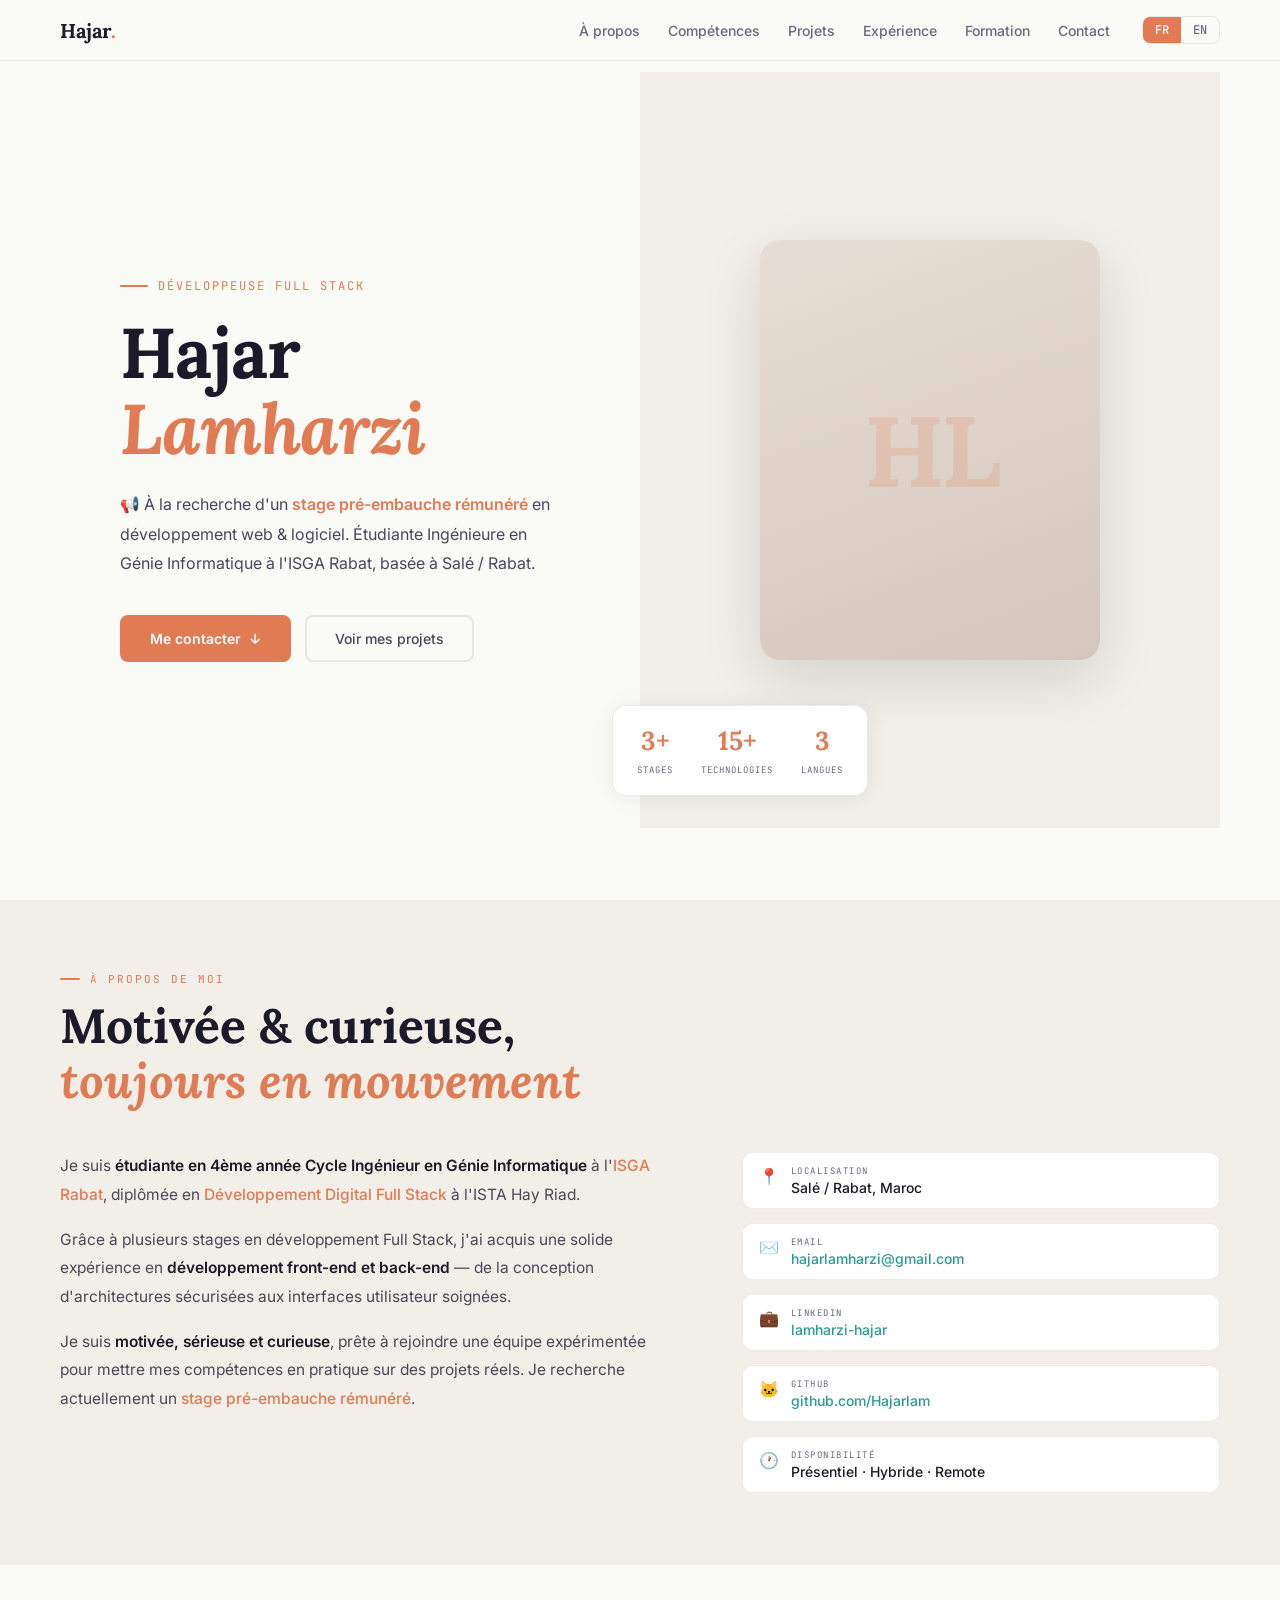
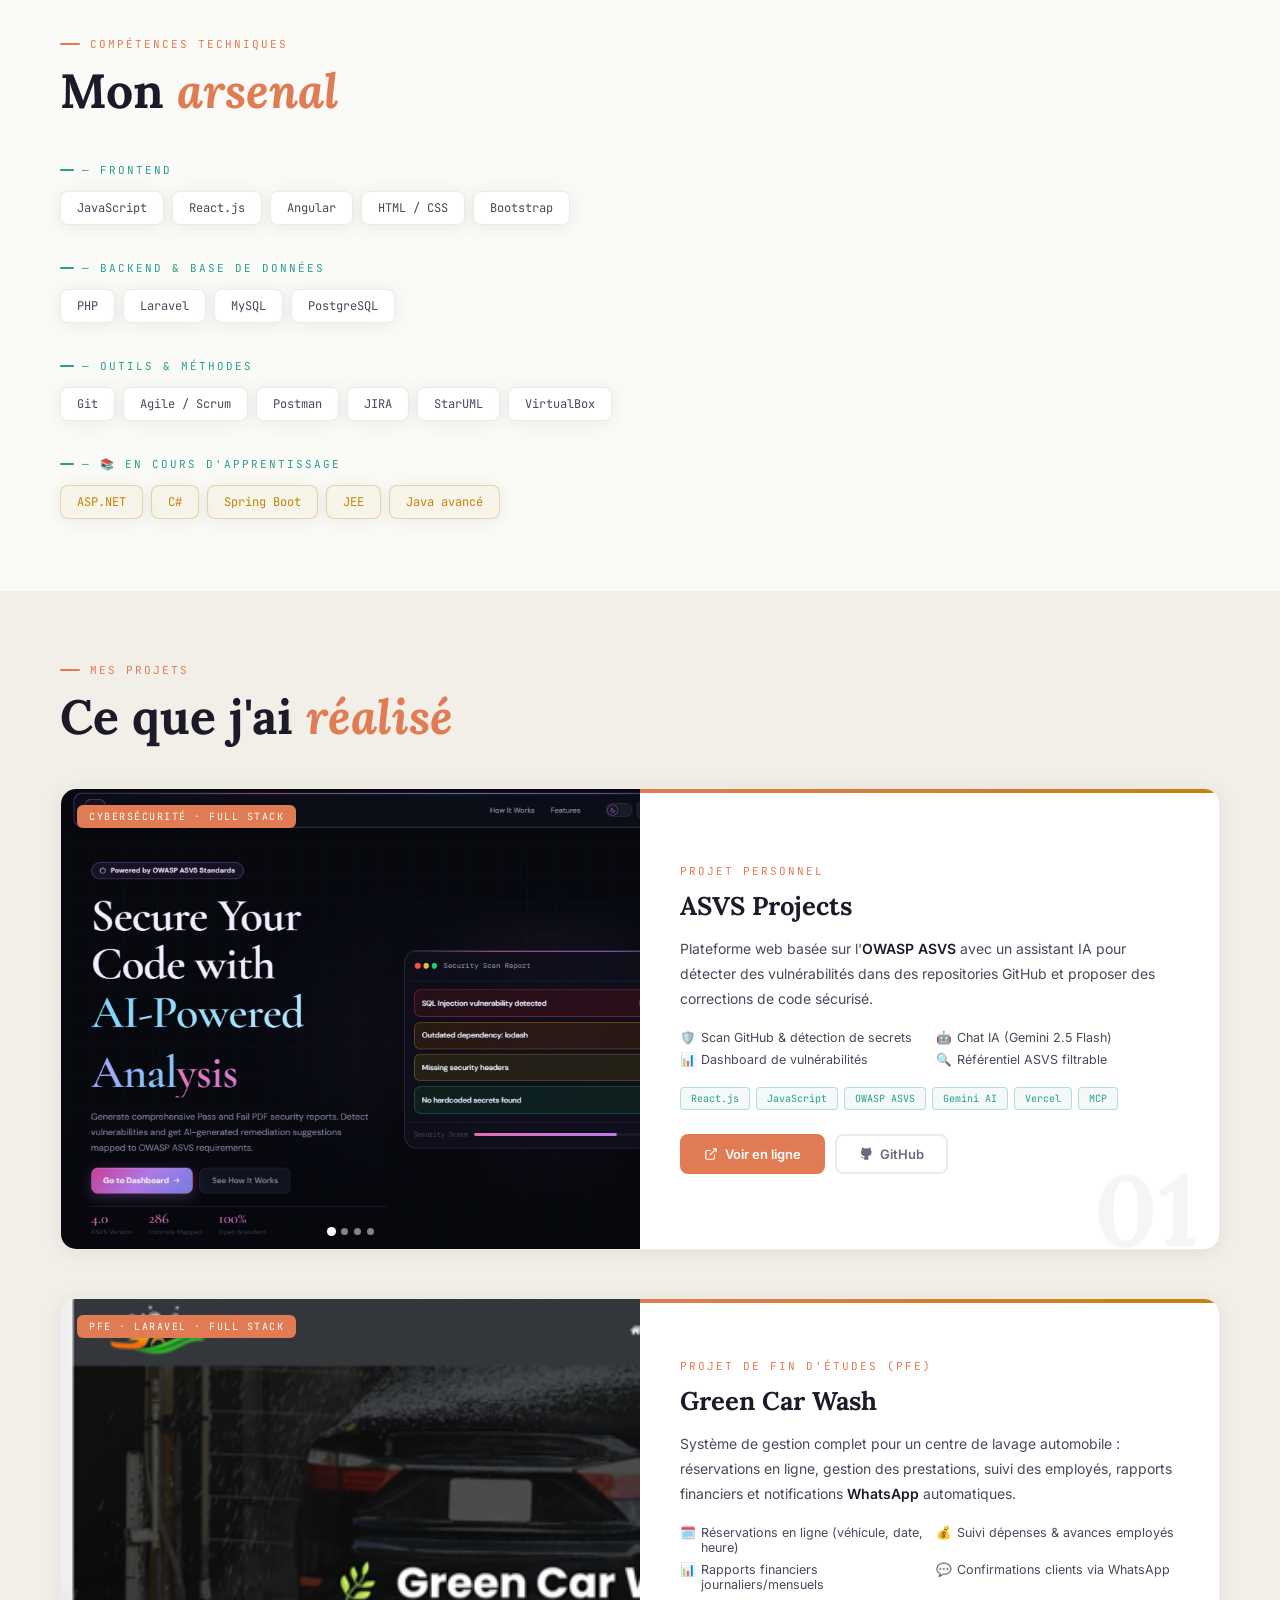
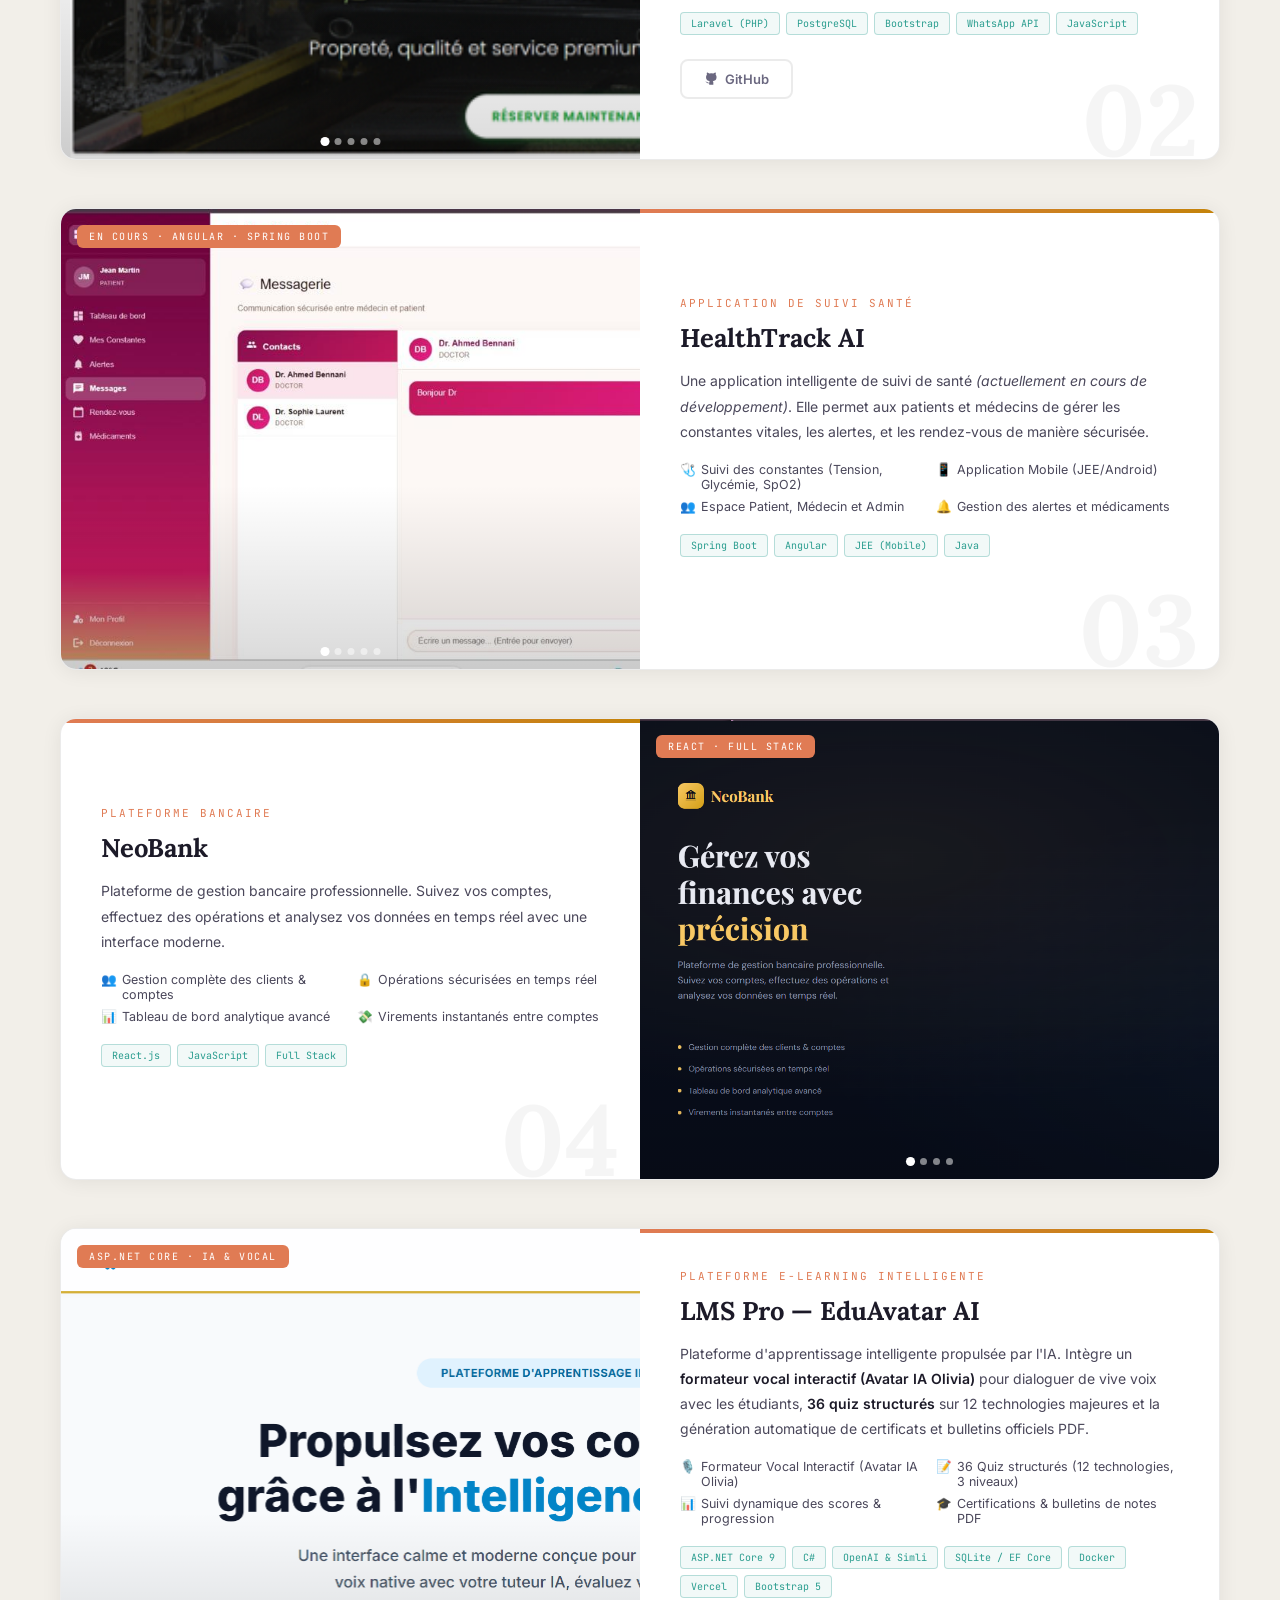
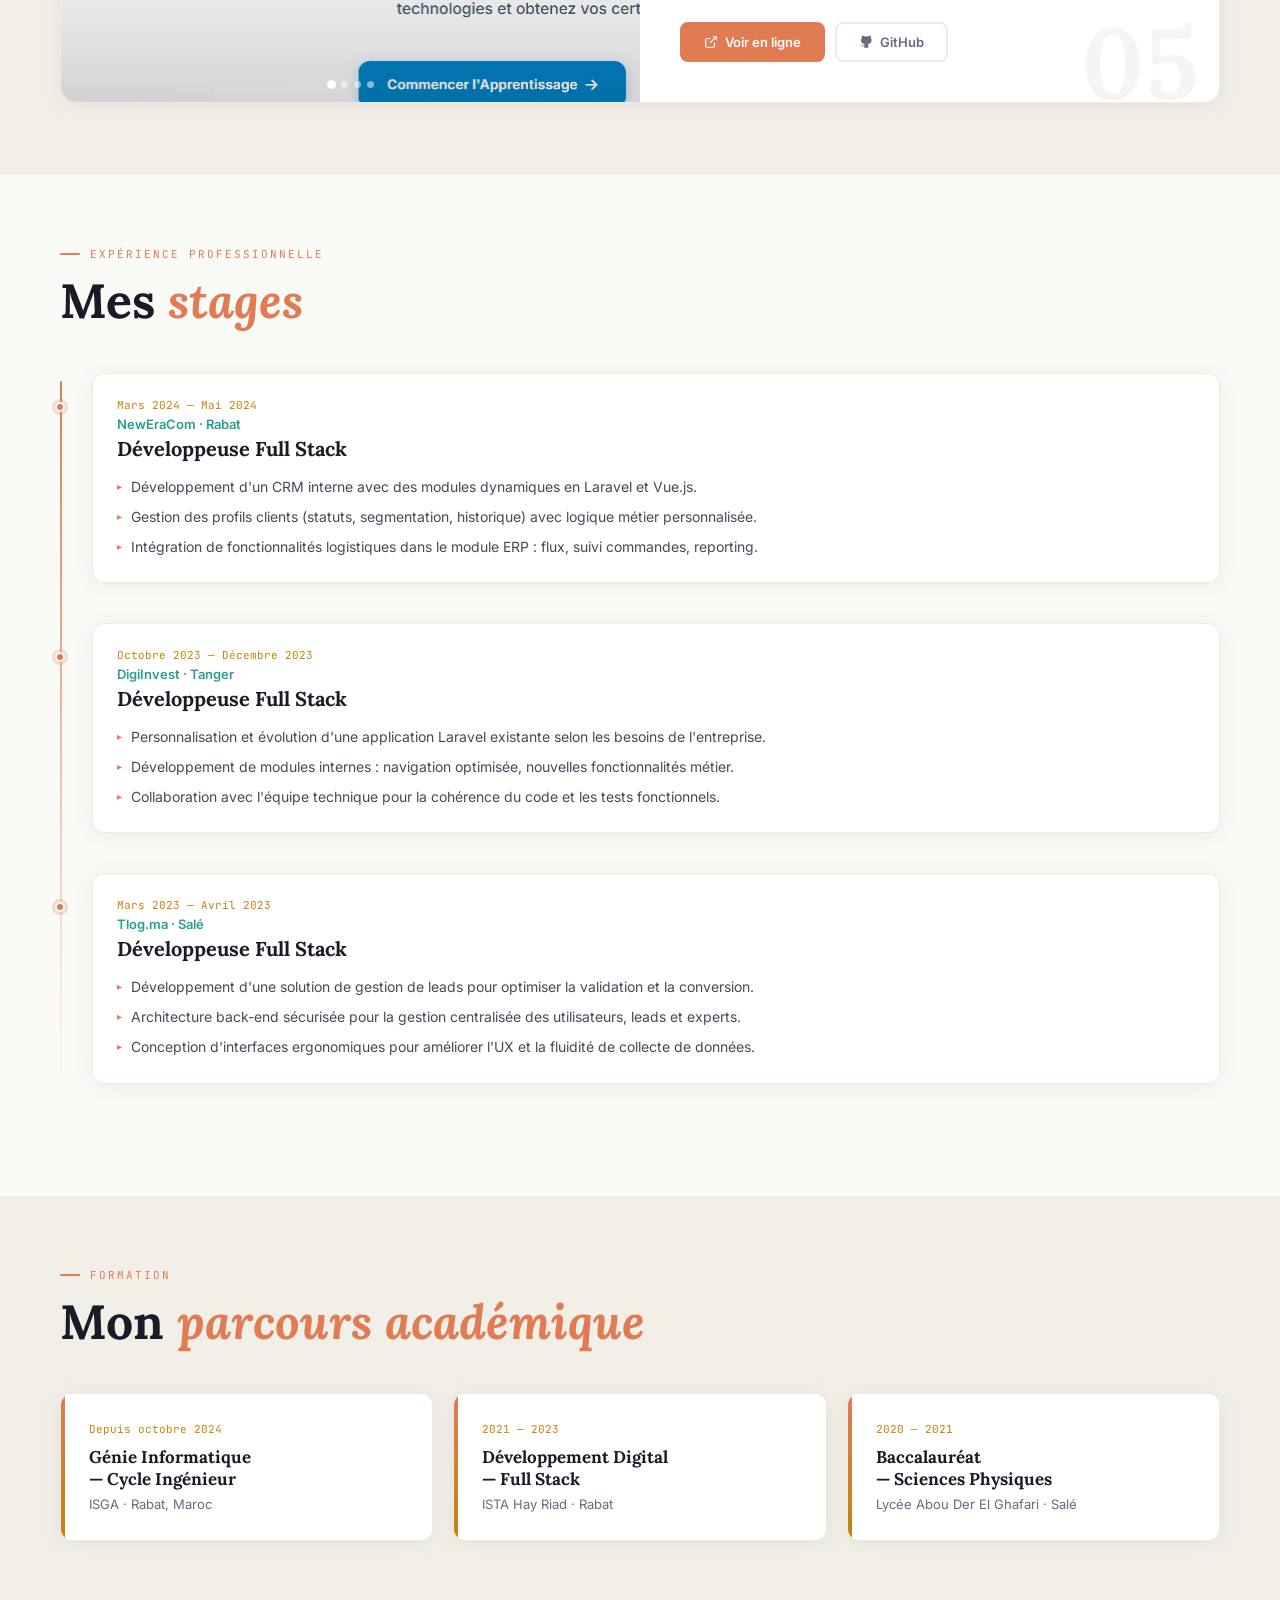
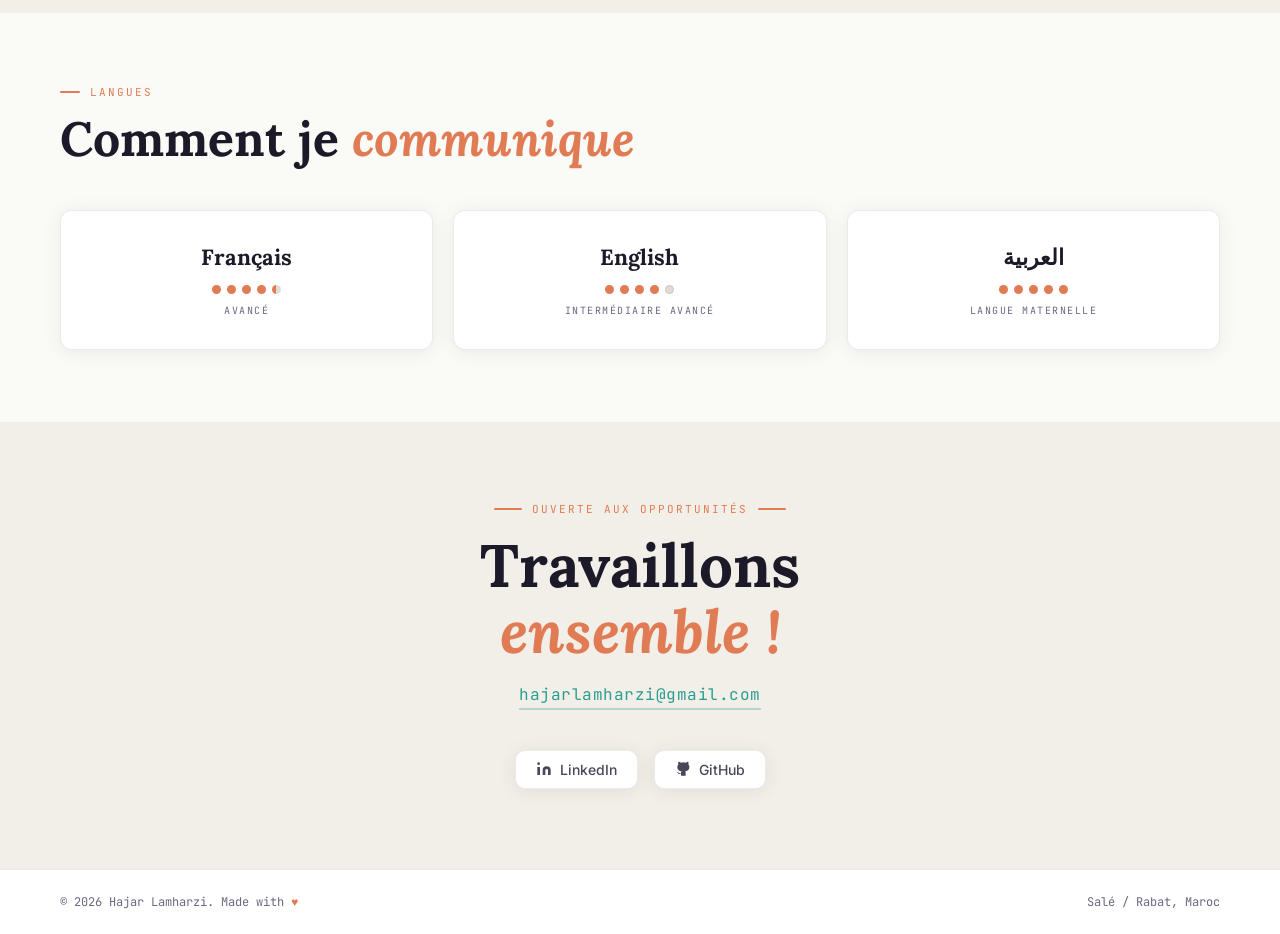
==== commit 76044767: "feat(projects): add LMS Pro — EduAvatar AI project with live demo and screenshots" ====
--- a/index.html
+++ b/index.html
@@ -491,6 +491,81 @@
 
       </div>
 
+      <!-- Project 5: LMS Pro — EduAvatar AI -->
+      <div class="project-card">
+
+        <!-- Slider -->
+        <div class="project-img-wrap">
+          <div class="project-slider" id="lmspro-slider">
+            <div class="slide active"><img src="lmspro1.png" alt="LMS Pro — Accueil" loading="lazy"></div>
+            <div class="slide"><img src="lmspro2.png" alt="LMS Pro — Fonctionnalités" loading="lazy"></div>
+            <div class="slide"><img src="lmspro3.png" alt="LMS Pro — Dashboard Étudiant" loading="lazy"></div>
+            <div class="slide"><img src="lmspro4.png" alt="LMS Pro — Connexion" loading="lazy"></div>
+          </div>
+          <div class="project-img-overlay"></div>
+          <div class="project-badge" data-fr="ASP.NET Core · IA &amp; Vocal" data-en="ASP.NET Core · AI &amp; Voice">
+            ASP.NET Core · IA &amp; Vocal</div>
+          <div class="slider-dots" id="lmspro-dots">
+            <button class="slider-dot active" data-slide="0" aria-label="1"></button>
+            <button class="slider-dot" data-slide="1" aria-label="2"></button>
+            <button class="slider-dot" data-slide="2" aria-label="3"></button>
+            <button class="slider-dot" data-slide="3" aria-label="4"></button>
+          </div>
+        </div>
+
+        <!-- Info -->
+        <div class="project-info">
+          <div class="project-num-bg">05</div>
+          <div class="project-category" data-fr="Plateforme E-Learning Intelligente" data-en="Smart E-Learning Platform">
+            Plateforme E-Learning Intelligente</div>
+          <h3 class="project-title">LMS Pro — EduAvatar AI</h3>
+          <p class="project-desc">
+            <span
+              data-fr="Plateforme d'apprentissage intelligente propulsée par l'IA. Intègre un <strong>formateur vocal interactif (Avatar IA Olivia)</strong> pour dialoguer de vive voix avec les étudiants, <strong>36 quiz structurés</strong> sur 12 technologies majeures et la génération automatique de certificats et bulletins officiels PDF."
+              data-en="Intelligent AI-powered e-learning platform. Features an <strong>interactive voice tutor (AI Avatar Olivia)</strong> for spoken dialogue with students, <strong>36 structured quizzes</strong> across 12 major technologies, and automated PDF certification and official report cards.">
+              Plateforme d'apprentissage intelligente propulsée par l'IA. Intègre un <strong>formateur vocal interactif (Avatar IA Olivia)</strong> pour dialoguer de vive voix avec les étudiants, <strong>36 quiz structurés</strong> sur 12 technologies majeures et la génération automatique de certificats et bulletins officiels PDF.
+            </span>
+          </p>
+          <ul class="project-features">
+            <li><span class="feat-icon">🎙️</span><span data-fr="Formateur Vocal Interactif (Avatar IA Olivia)"
+                data-en="Interactive Voice Tutor (AI Avatar Olivia)">Formateur Vocal Interactif (Avatar IA Olivia)</span></li>
+            <li><span class="feat-icon">📝</span><span data-fr="36 Quiz structurés (12 technologies, 3 niveaux)"
+                data-en="36 Structured quizzes (12 technologies, 3 levels)">36 Quiz structurés (12 technologies, 3 niveaux)</span></li>
+            <li><span class="feat-icon">📊</span><span data-fr="Suivi dynamique des scores &amp; progression"
+                data-en="Dynamic score tracking &amp; analytics">Suivi dynamique des scores &amp; progression</span></li>
+            <li><span class="feat-icon">🎓</span><span data-fr="Certifications &amp; bulletins de notes PDF"
+                data-en="Certifications &amp; official PDF report cards">Certifications &amp; bulletins de notes PDF</span></li>
+          </ul>
+          <div class="project-tech">
+            <span class="tech-tag">ASP.NET Core 9</span>
+            <span class="tech-tag">C#</span>
+            <span class="tech-tag">OpenAI &amp; Simli</span>
+            <span class="tech-tag">SQLite / EF Core</span>
+            <span class="tech-tag">Docker</span>
+            <span class="tech-tag">Vercel</span>
+            <span class="tech-tag">Bootstrap 5</span>
+          </div>
+          <div class="project-actions">
+            <a href="https://eduavatar-ai.vercel.app" target="_blank" class="project-link-btn live">
+              <svg viewBox="0 0 24 24" fill="none" stroke="currentColor" stroke-width="2" width="14" height="14">
+                <path d="M18 13v6a2 2 0 0 1-2 2H5a2 2 0 0 1-2-2V8a2 2 0 0 1 2-2h6" />
+                <polyline points="15 3 21 3 21 9" />
+                <line x1="10" y1="14" x2="21" y2="3" />
+              </svg>
+              <span data-fr="Voir en ligne" data-en="View live">Voir en ligne</span>
+            </a>
+            <a href="https://github.com/Hajarlam/AvatarFor" target="_blank" class="project-link-btn gh">
+              <svg viewBox="0 0 24 24" fill="currentColor" width="14" height="14">
+                <path
+                  d="M9 19c-5 1.5-5-2.5-7-3m14 6v-3.87a3.37 3.37 0 0 0-.94-2.61c3.14-.35 6.44-1.54 6.44-7A5.44 5.44 0 0 0 20 4.77 5.07 5.07 0 0 0 19.91 1S18.73.65 16 2.48a13.38 13.38 0 0 0-7 0C6.27.65 5.09 1 5.09 1A5.07 5.07 0 0 0 5 4.77a5.44 5.44 0 0 0-1.5 3.78c0 5.42 3.3 6.61 6.44 7A3.37 3.37 0 0 0 9 18.13V22" />
+              </svg>
+              GitHub
+            </a>
+          </div>
+        </div>
+
+      </div>
+
     </div>
   </section>
 
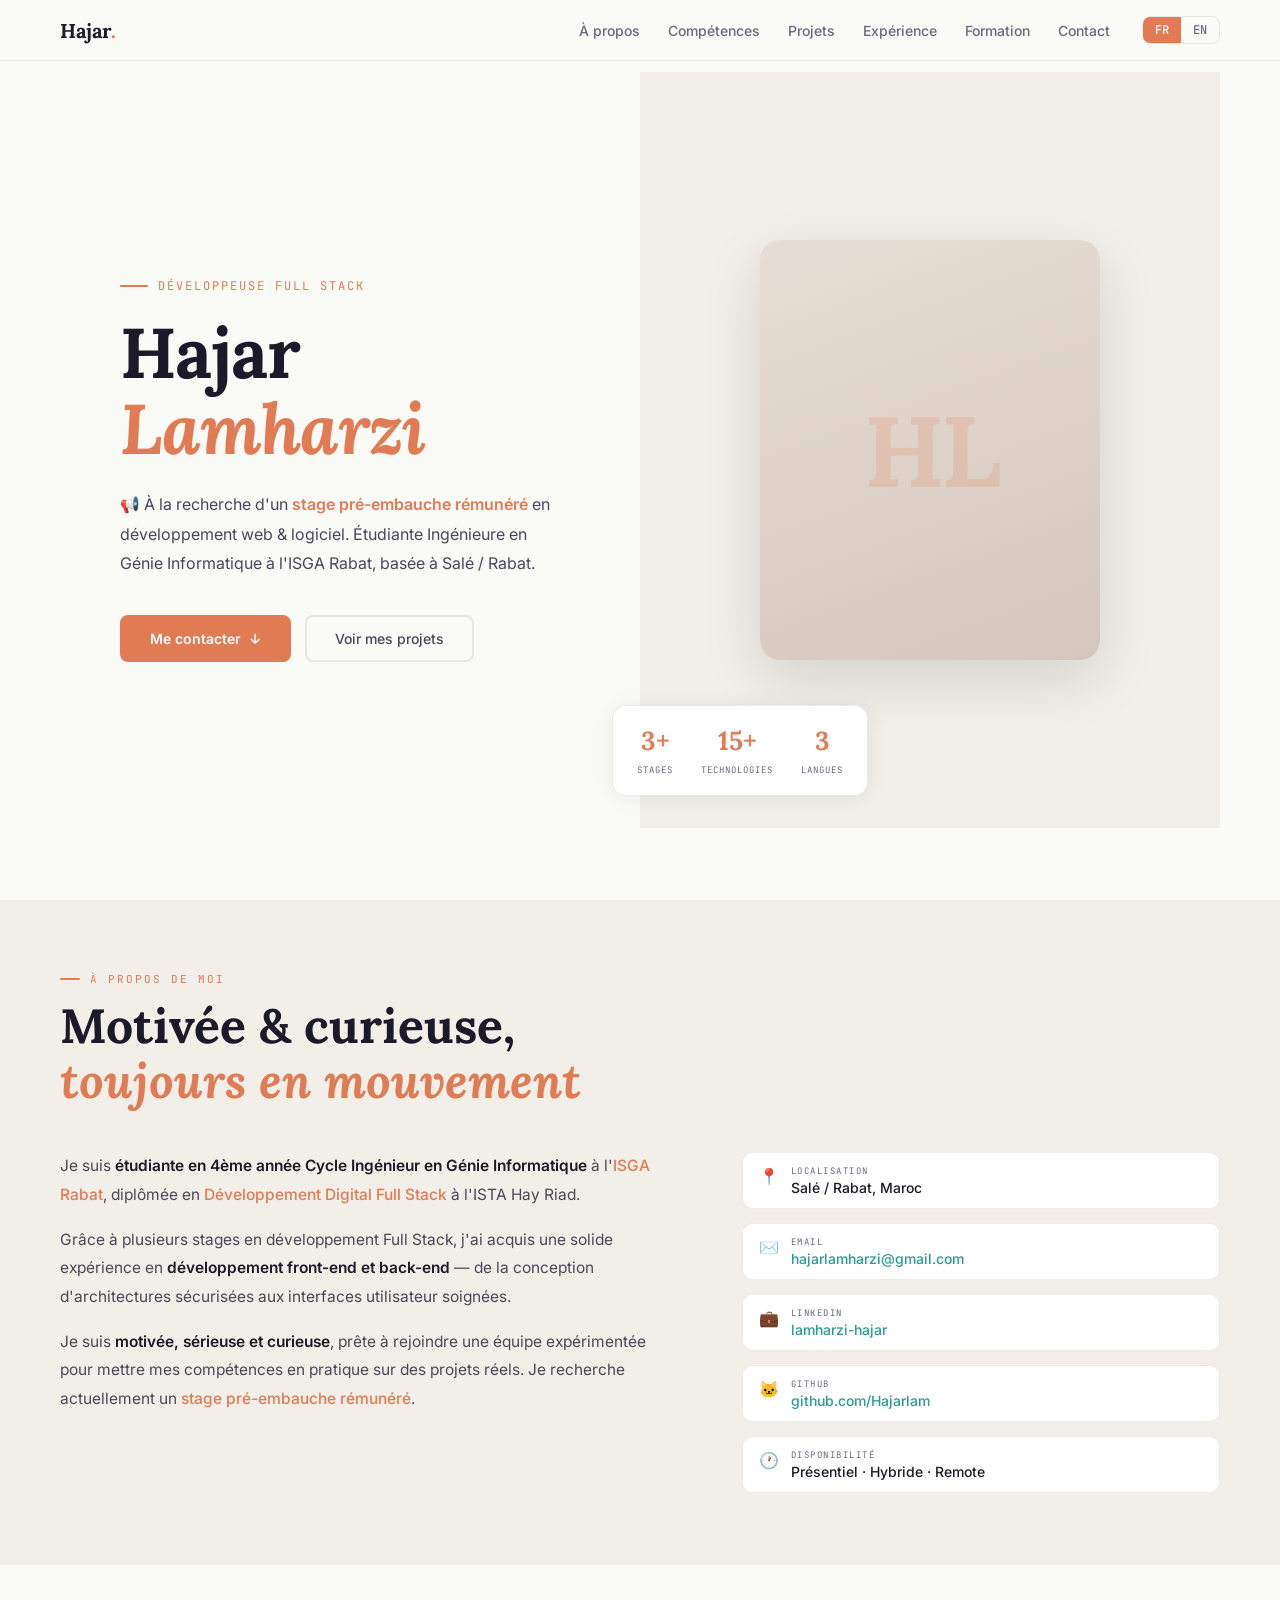
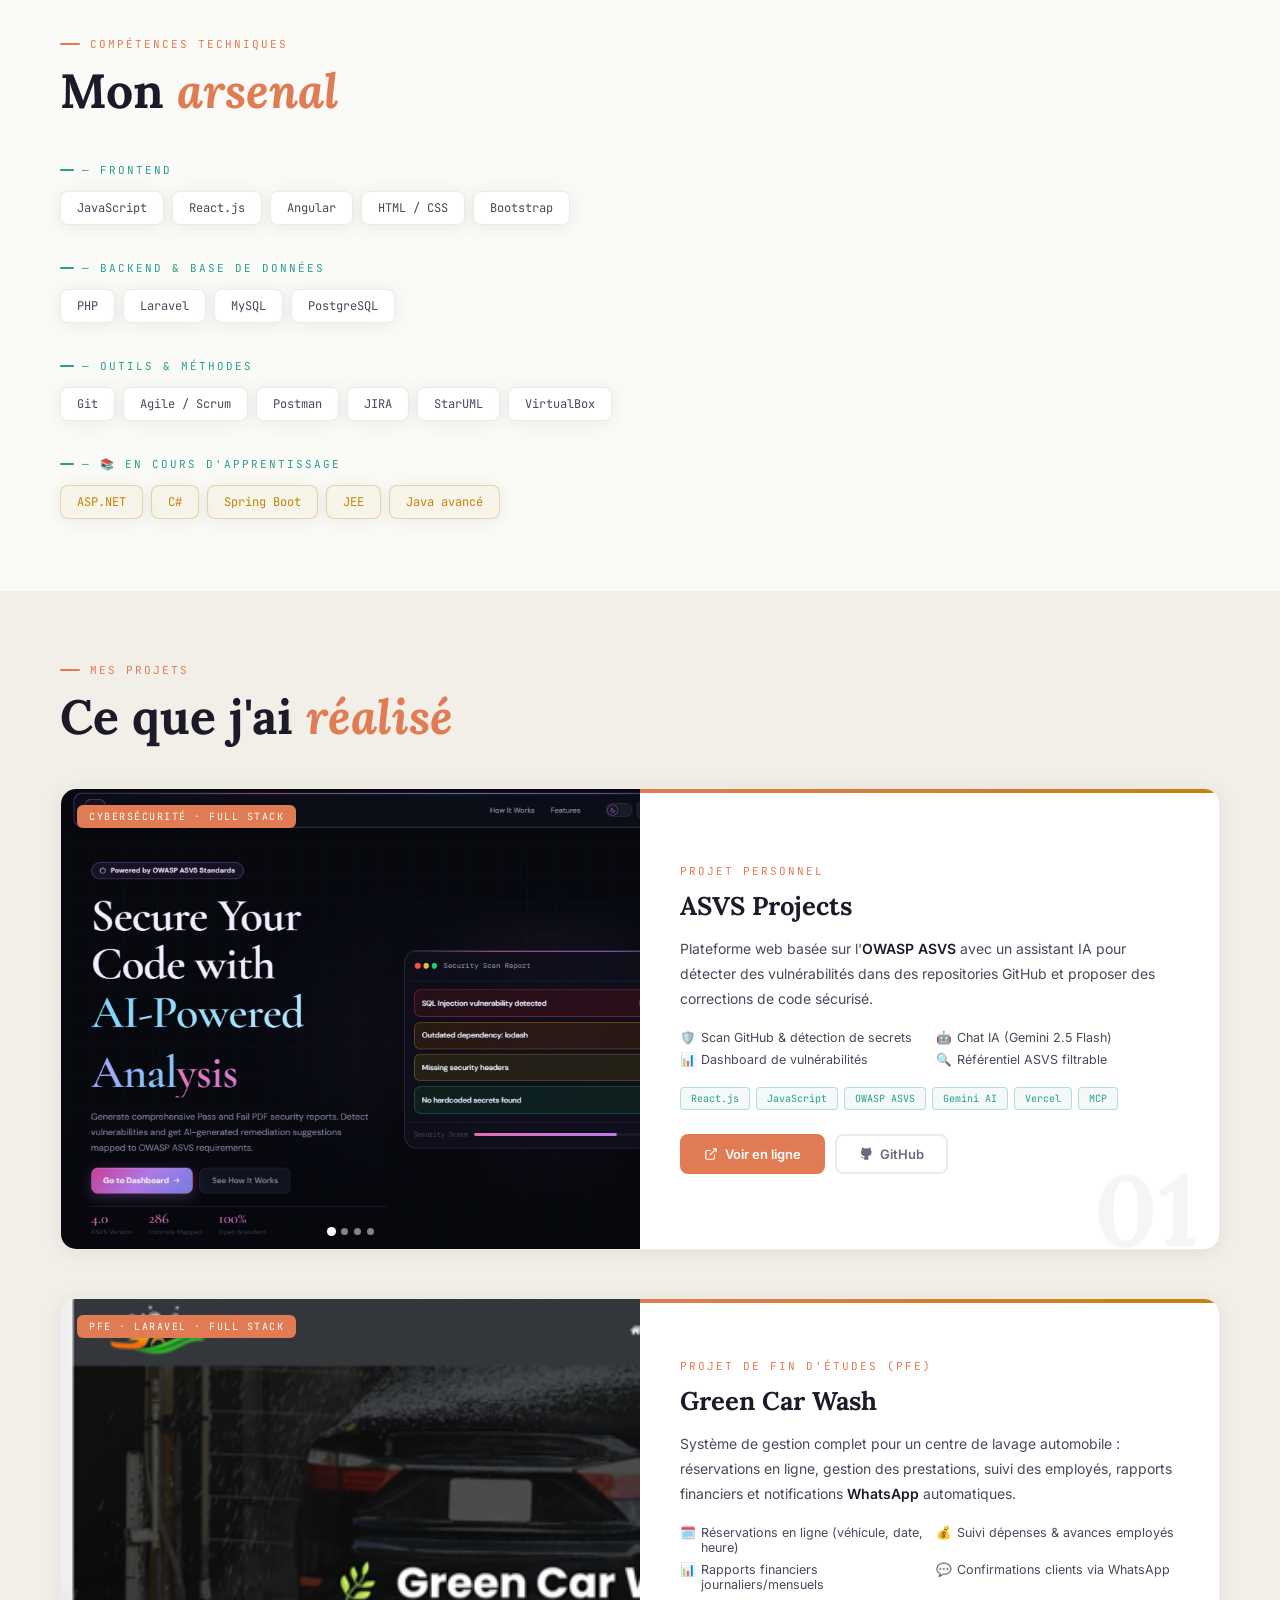
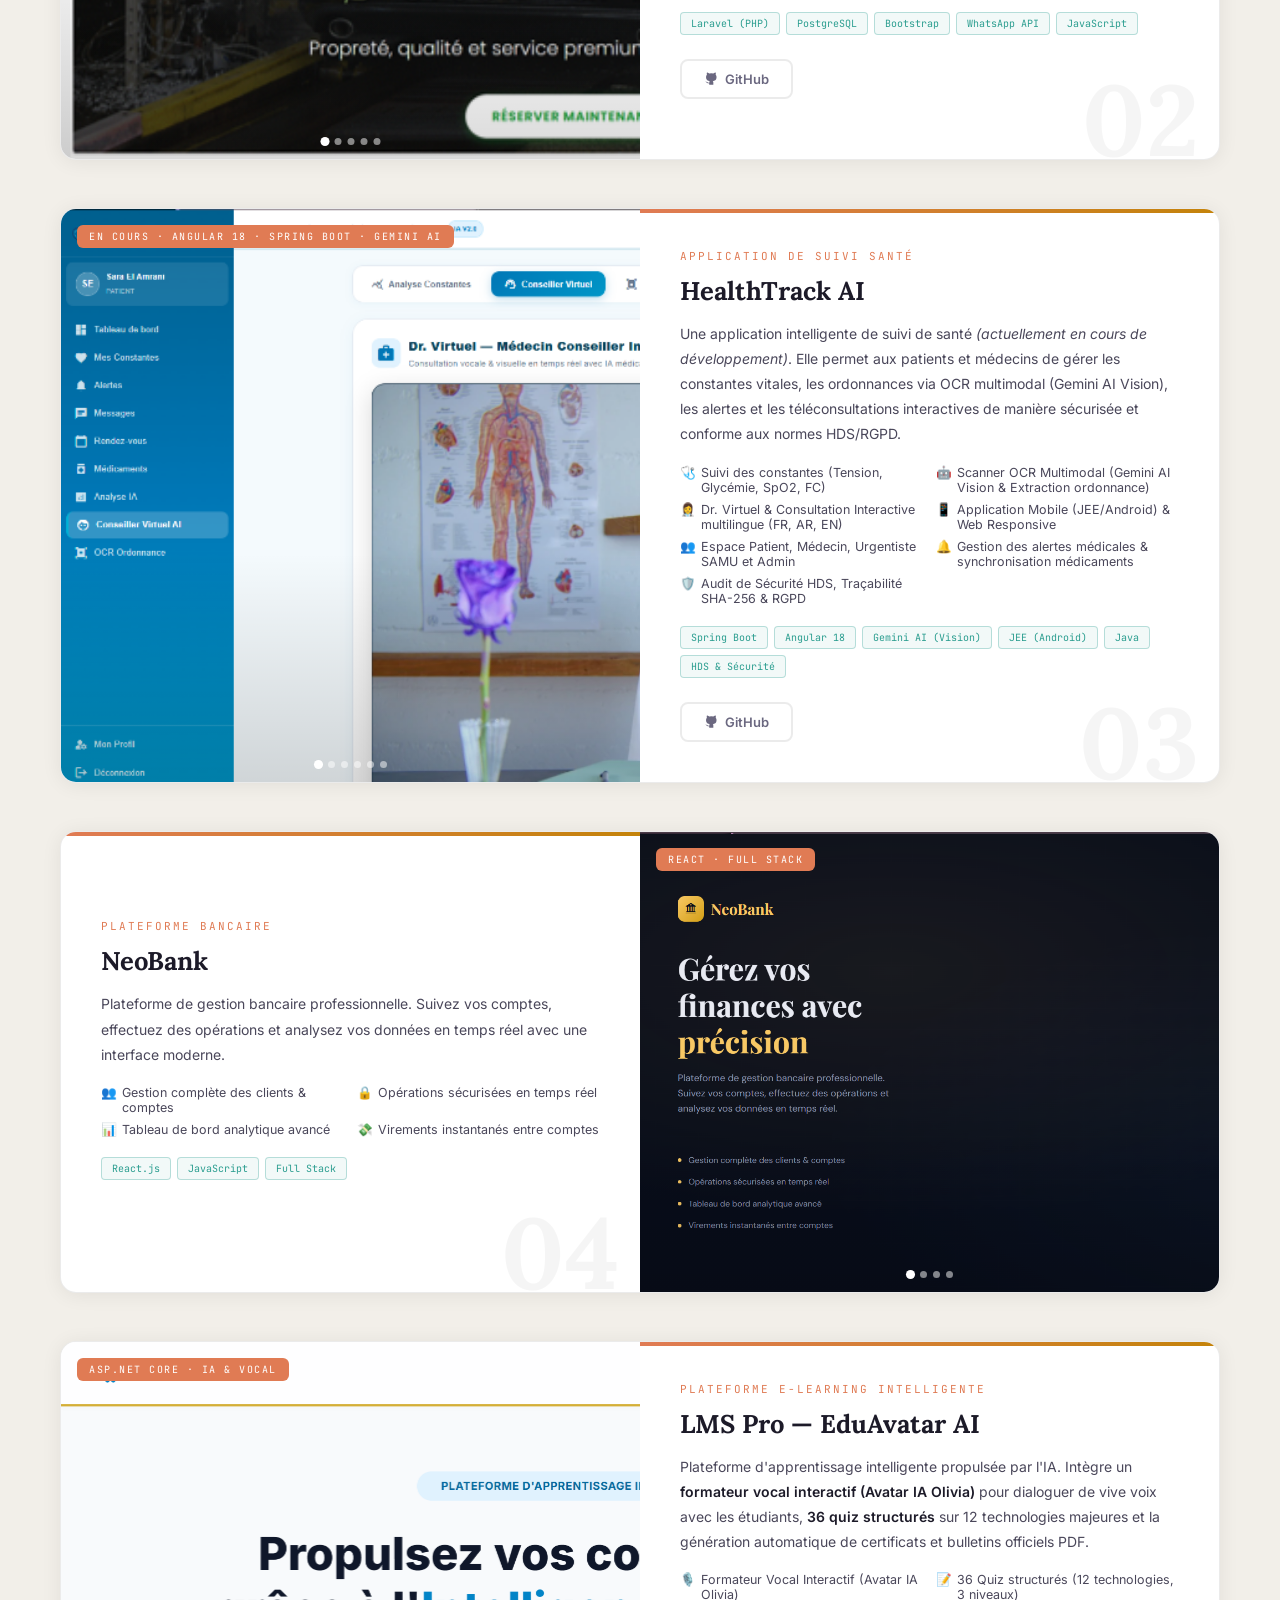
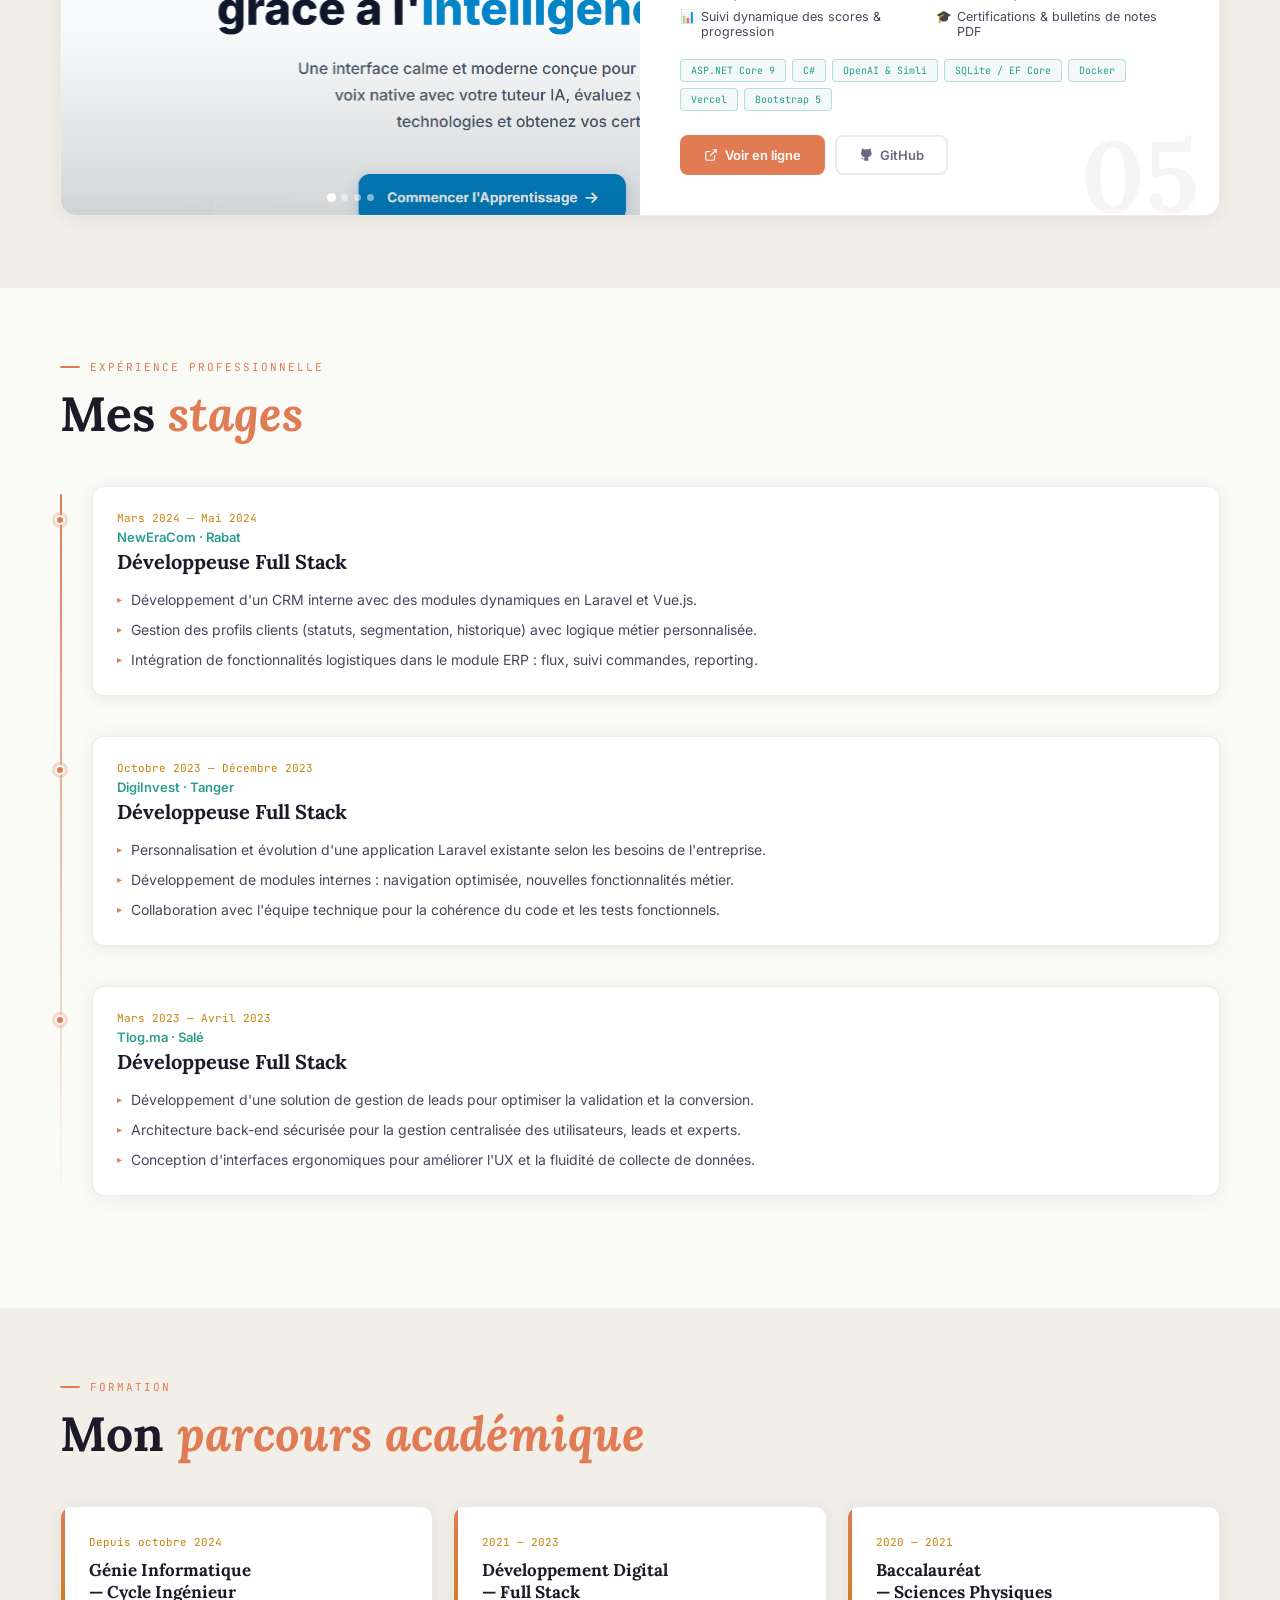
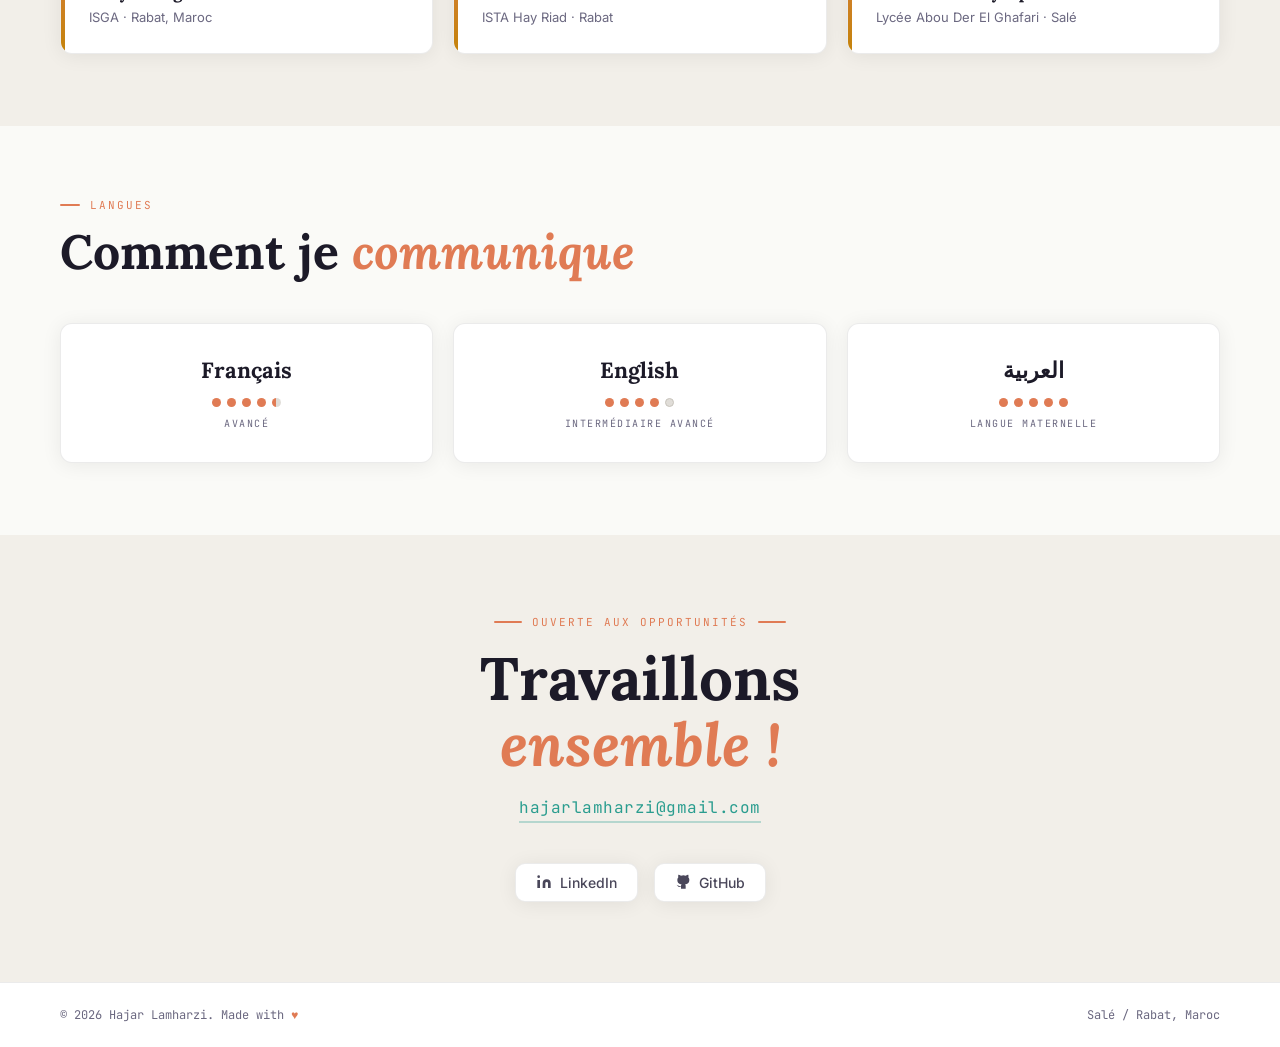
==== commit c798841b: "feat: update HealthTrack AI section with V2 screenshots, multimodal OCR, and Dr. Virtuel features" ====
--- a/index.html
+++ b/index.html
@@ -366,21 +366,23 @@
         <!-- Slider -->
         <div class="project-img-wrap">
           <div class="project-slider" id="health-slider">
-            <div class="slide active"><img src="healthtrack1.jpg" alt="HealthTrack AI — Connexion" loading="lazy"></div>
-            <div class="slide"><img src="healthtrack2.jpg" alt="HealthTrack AI — Mesure" loading="lazy"></div>
-            <div class="slide"><img src="healthtrack3.jpg" alt="HealthTrack AI — Mesure" loading="lazy"></div>
-            <div class="slide"><img src="healthtrack4.jpg" alt="HealthTrack AI — Mesure" loading="lazy"></div>
-            <div class="slide"><img src="healthtrack5.jpg" alt="HealthTrack AI — Mesure" loading="lazy"></div>
+            <div class="slide active"><img src="healthtrack1.png" alt="HealthTrack AI — Téléconsultation & Dr. Virtuel IA" loading="lazy"></div>
+            <div class="slide"><img src="healthtrack2.png" alt="HealthTrack AI — Scanner OCR Multimodal & Extraction d'Ordonnance" loading="lazy"></div>
+            <div class="slide"><img src="healthtrack3.png" alt="HealthTrack AI — Espace Médecin & Constantes Vitales" loading="lazy"></div>
+            <div class="slide"><img src="healthtrack4.png" alt="HealthTrack AI — Journal d'Audit de Sécurité HDS & SHA-256" loading="lazy"></div>
+            <div class="slide"><img src="healthtrack5.png" alt="HealthTrack AI — Messagerie Médicale Sécurisée Chiffrée" loading="lazy"></div>
+            <div class="slide"><img src="healthtrack6.png" alt="HealthTrack AI — Application Mobile JEE/Android" loading="lazy"></div>
           </div>
           <div class="project-img-overlay"></div>
-          <div class="project-badge" data-fr="En cours · Angular · Spring Boot"
-            data-en="In Progress · Angular · Spring Boot">En cours · Angular · Spring Boot</div>
+          <div class="project-badge" data-fr="En cours · Angular 18 · Spring Boot · Gemini AI"
+            data-en="In Progress · Angular 18 · Spring Boot · Gemini AI">En cours · Angular 18 · Spring Boot · Gemini AI</div>
           <div class="slider-dots" id="health-dots">
             <button class="slider-dot active" data-slide="0" aria-label="1"></button>
             <button class="slider-dot" data-slide="1" aria-label="2"></button>
             <button class="slider-dot" data-slide="2" aria-label="3"></button>
             <button class="slider-dot" data-slide="3" aria-label="4"></button>
             <button class="slider-dot" data-slide="4" aria-label="5"></button>
+            <button class="slider-dot" data-slide="5" aria-label="6"></button>
           </div>
         </div>
 
@@ -392,36 +394,46 @@
           <h3 class="project-title">HealthTrack AI</h3>
           <p class="project-desc">
             <span
-              data-fr="Une application intelligente de suivi de santé <em>(actuellement en cours de développement)</em>. Elle permet aux patients et médecins de gérer les constantes vitales, les alertes, et les rendez-vous de manière sécurisée."
-              data-en="An intelligent health tracking application <em>(currently in development)</em>. It allows patients and doctors to manage vital signs, alerts, and appointments securely.">
+              data-fr="Une application intelligente de suivi de santé <em>(actuellement en cours de développement)</em>. Elle permet aux patients et médecins de gérer les constantes vitales, les ordonnances via OCR multimodal (Gemini AI Vision), les alertes et les téléconsultations interactives de manière sécurisée et conforme aux normes HDS/RGPD."
+              data-en="An intelligent health tracking application <em>(currently in development)</em>. It allows patients and doctors to manage vital signs, prescriptions via multimodal OCR (Gemini AI Vision), alerts, and interactive virtual consultations securely in compliance with HDS/GDPR standards.">
               Une application intelligente de suivi de santé <em>(actuellement en cours de développement)</em>. Elle
-              permet aux patients et médecins de gérer les constantes vitales, les alertes, et les rendez-vous de
-              manière sécurisée.
+              permet aux patients et médecins de gérer les constantes vitales, les ordonnances via OCR multimodal (Gemini AI Vision),
+              les alertes et les téléconsultations interactives de manière sécurisée et conforme aux normes HDS/RGPD.
             </span>
           </p>
           <ul class="project-features">
-            <li><span class="feat-icon">🩺</span><span data-fr="Suivi des constantes (Tension, Glycémie, SpO2)"
-                data-en="Vitals tracking (Blood pressure, Blood sugar, SpO2)">Suivi des constantes (Tension, Glycémie,
-                SpO2)</span></li>
-            <li><span class="feat-icon">📱</span><span data-fr="Application Mobile (JEE/Android)"
-                data-en="Mobile App (JEE/Android)">Application Mobile (JEE/Android)</span></li>
-            <li><span class="feat-icon">👥</span><span data-fr="Espace Patient, Médecin et Admin"
-                data-en="Patient, Doctor, and Admin Portals">Espace Patient, Médecin et Admin</span></li>
-            <li><span class="feat-icon">🔔</span><span data-fr="Gestion des alertes et médicaments"
-                data-en="Alerts and medications management">Gestion des alertes et médicaments</span></li>
+            <li><span class="feat-icon">🩺</span><span data-fr="Suivi des constantes (Tension, Glycémie, SpO2, FC)"
+                data-en="Vitals tracking (Blood pressure, Blood sugar, SpO2, Heart rate)">Suivi des constantes (Tension, Glycémie,
+                SpO2, FC)</span></li>
+            <li><span class="feat-icon">🤖</span><span data-fr="Scanner OCR Multimodal (Gemini AI Vision & Extraction ordonnance)"
+                data-en="Multimodal OCR Scanner (Gemini AI Vision & Prescription extraction)">Scanner OCR Multimodal (Gemini AI Vision & Extraction ordonnance)</span></li>
+            <li><span class="feat-icon">👩‍⚕️</span><span data-fr="Dr. Virtuel & Consultation Interactive multilingue (FR, AR, EN)"
+                data-en="Interactive Virtual Doctor & Consultation (FR, AR, EN)">Dr. Virtuel & Consultation Interactive multilingue (FR, AR, EN)</span></li>
+            <li><span class="feat-icon">📱</span><span data-fr="Application Mobile (JEE/Android) & Web Responsive"
+                data-en="Mobile App (JEE/Android) & Fully Responsive Web">Application Mobile (JEE/Android) & Web Responsive</span></li>
+            <li><span class="feat-icon">👥</span><span data-fr="Espace Patient, Médecin, Urgentiste SAMU et Admin"
+                data-en="Patient, Doctor, Emergency (SAMU) and Admin Portals">Espace Patient, Médecin, Urgentiste SAMU et Admin</span></li>
+            <li><span class="feat-icon">🔔</span><span data-fr="Gestion des alertes médicales & synchronisation médicaments"
+                data-en="Medical alerts management & medication synchronization">Gestion des alertes médicales & synchronisation médicaments</span></li>
+            <li><span class="feat-icon">🛡️</span><span data-fr="Audit de Sécurité HDS, Traçabilité SHA-256 & RGPD"
+                data-en="HDS Security Audit, SHA-256 Traceability & GDPR">Audit de Sécurité HDS, Traçabilité SHA-256 & RGPD</span></li>
           </ul>
           <div class="project-tech">
             <span class="tech-tag">Spring Boot</span>
-            <span class="tech-tag">Angular</span>
-            <span class="tech-tag">JEE (Mobile)</span>
+            <span class="tech-tag">Angular 18</span>
+            <span class="tech-tag">Gemini AI (Vision)</span>
+            <span class="tech-tag">JEE (Android)</span>
             <span class="tech-tag">Java</span>
-          </div>
-          <!-- <div class="project-actions">
-            <a href="https://github.com/Hajarlam" target="_blank" class="project-link-btn gh">
-              <svg viewBox="0 0 24 24" fill="currentColor" width="14" height="14"><path d="M9 19c-5 1.5-5-2.5-7-3m14 6v-3.87a3.37 3.37 0 0 0-.94-2.61c3.14-.35 6.44-1.54 6.44-7A5.44 5.44 0 0 0 20 4.77 5.07 5.07 0 0 0 19.91 1S18.73.65 16 2.48a13.38 13.38 0 0 0-7 0C6.27.65 5.09 1 5.09 1A5.07 5.07 0 0 0 5 4.77a5.44 5.44 0 0 0-1.5 3.78c0 5.42 3.3 6.61 6.44 7A3.37 3.37 0 0 0 9 18.13V22"/></svg>
+            <span class="tech-tag">HDS & Sécurité</span>
+          </div>
+          <div class="project-actions">
+            <a href="https://github.com/Hajarlam/healthtrack-ai-security-v2" target="_blank" class="project-link-btn gh">
+              <svg viewBox="0 0 24 24" fill="currentColor" width="14" height="14">
+                <path d="M9 19c-5 1.5-5-2.5-7-3m14 6v-3.87a3.37 3.37 0 0 0-.94-2.61c3.14-.35 6.44-1.54 6.44-7A5.44 5.44 0 0 0 20 4.77 5.07 5.07 0 0 0 19.91 1S18.73.65 16 2.48a13.38 13.38 0 0 0-7 0C6.27.65 5.09 1 5.09 1A5.07 5.07 0 0 0 5 4.77a5.44 5.44 0 0 0-1.5 3.78c0 5.42 3.3 6.61 6.44 7A3.37 3.37 0 0 0 9 18.13V22" />
+              </svg>
               GitHub
             </a>
-          </div> -->
+          </div>
         </div>
 
       </div>
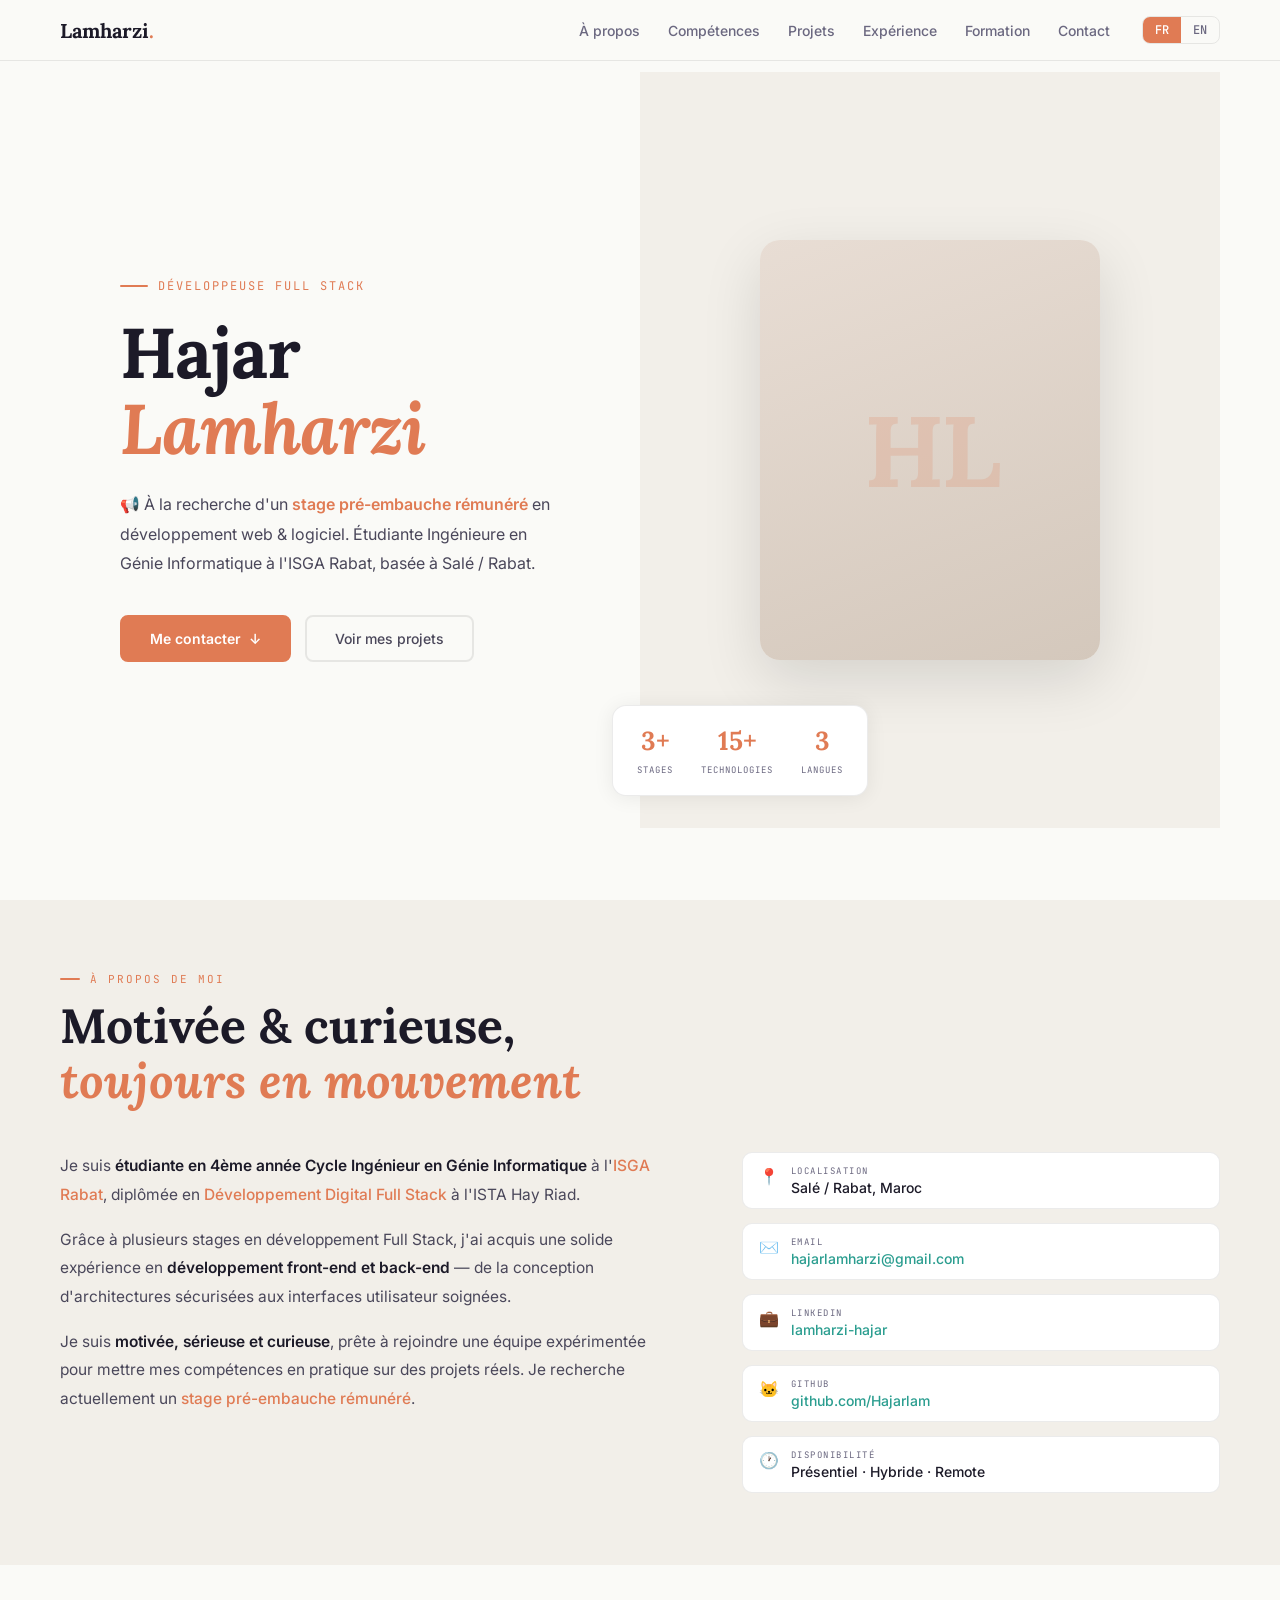
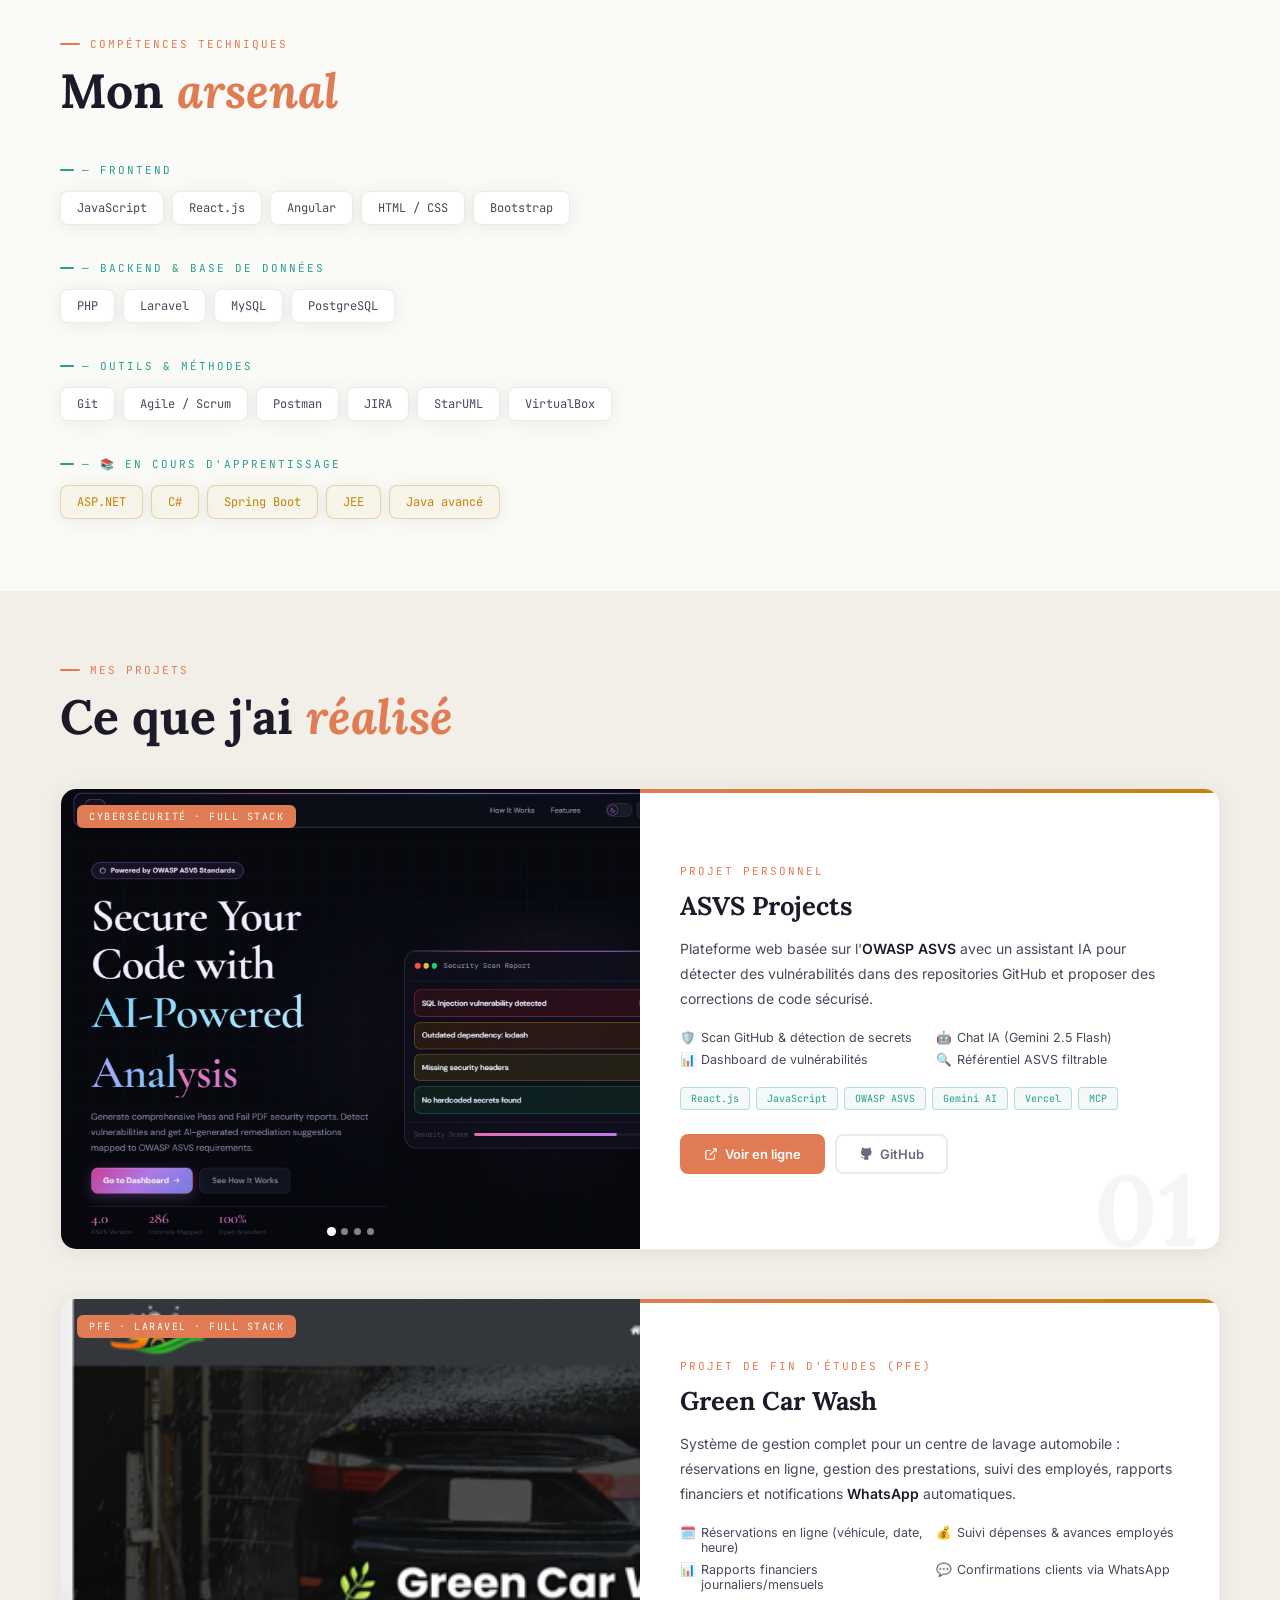
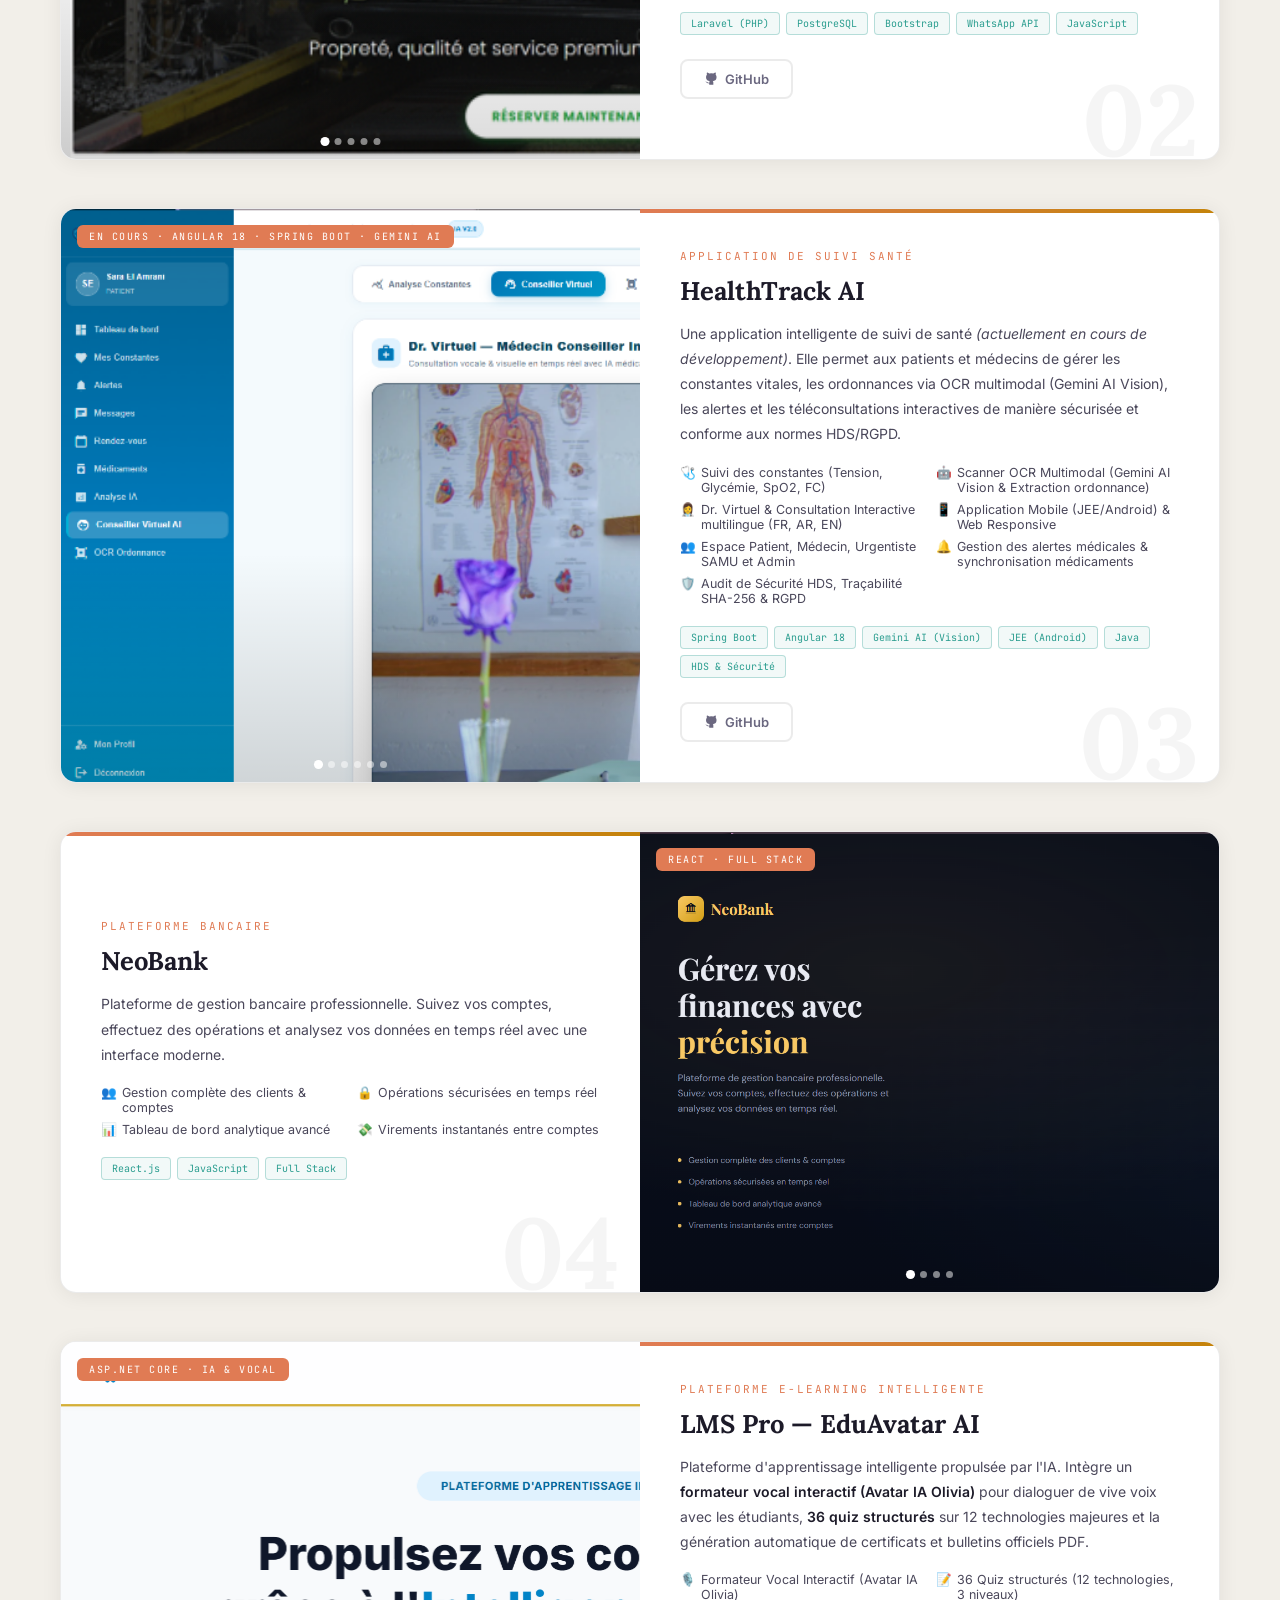
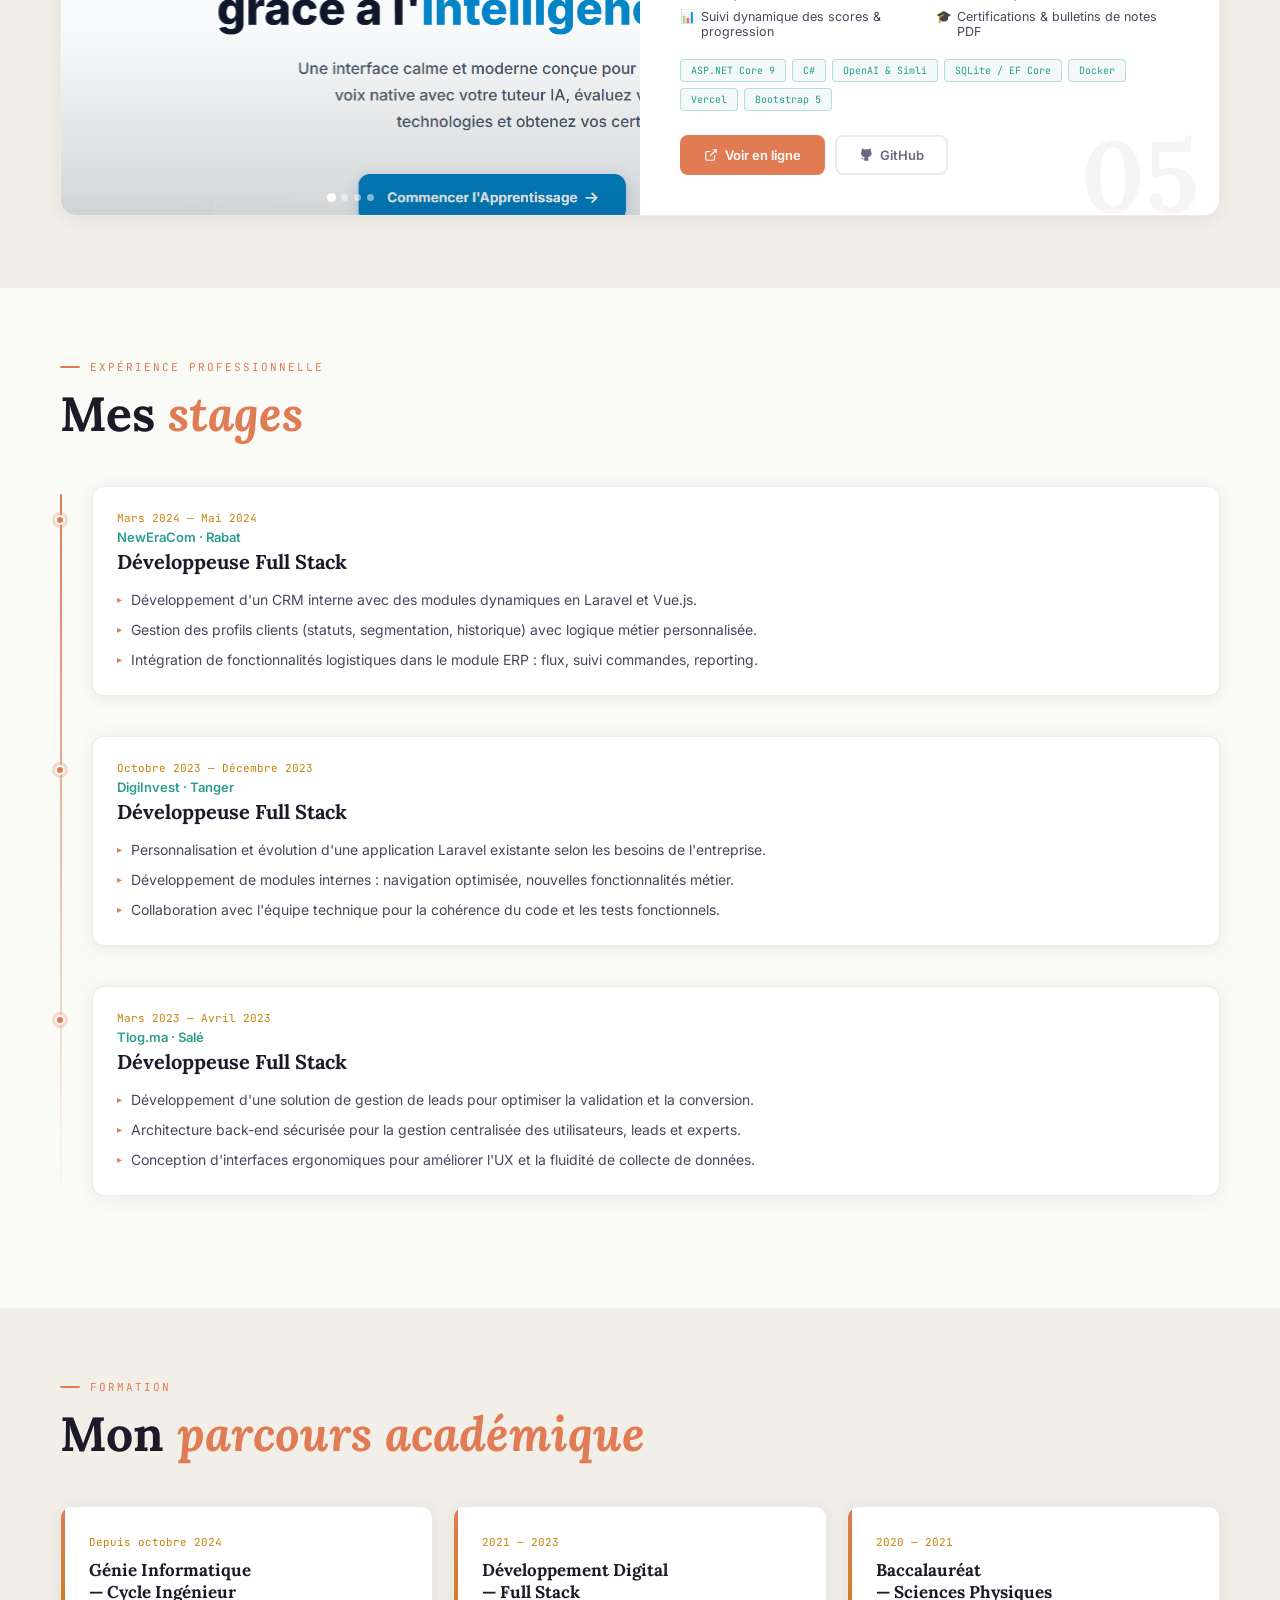
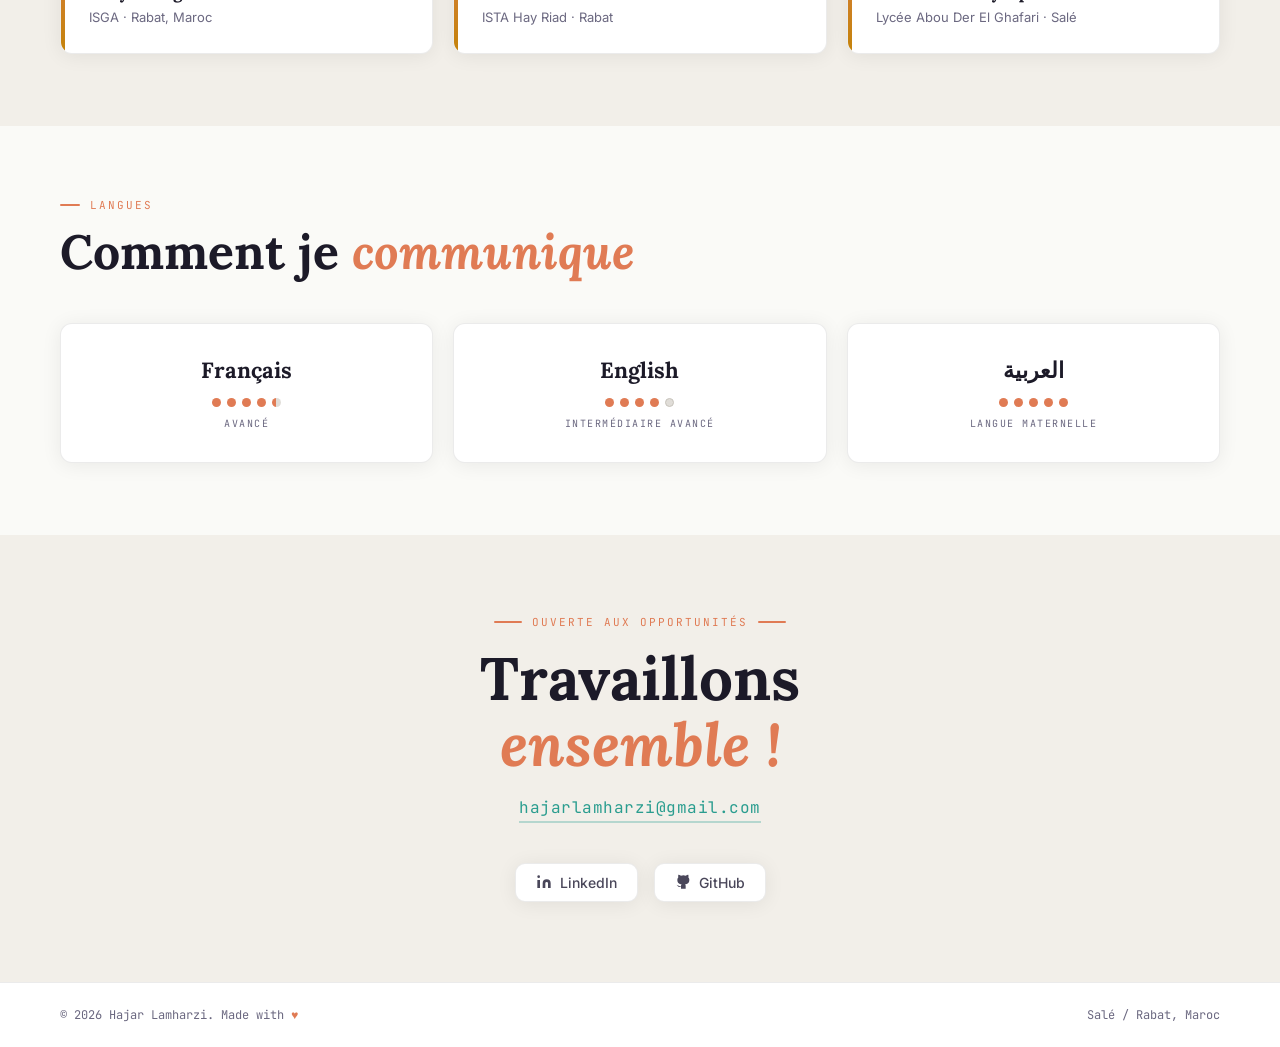
==== commit 6ab68cd9: "fix: update navbar logo to Lamharzi" ====
--- a/index.html
+++ b/index.html
@@ -17,7 +17,7 @@
 
   <!-- Nav -->
   <nav>
-    <div class="nav-logo">Hajar<span>.</span></div>
+    <div class="nav-logo">Lamharzi<span>.</span></div>
     <div class="nav-right">
       <ul class="nav-links">
         <li><a href="#about" data-fr="À propos" data-en="About">À propos</a></li>
